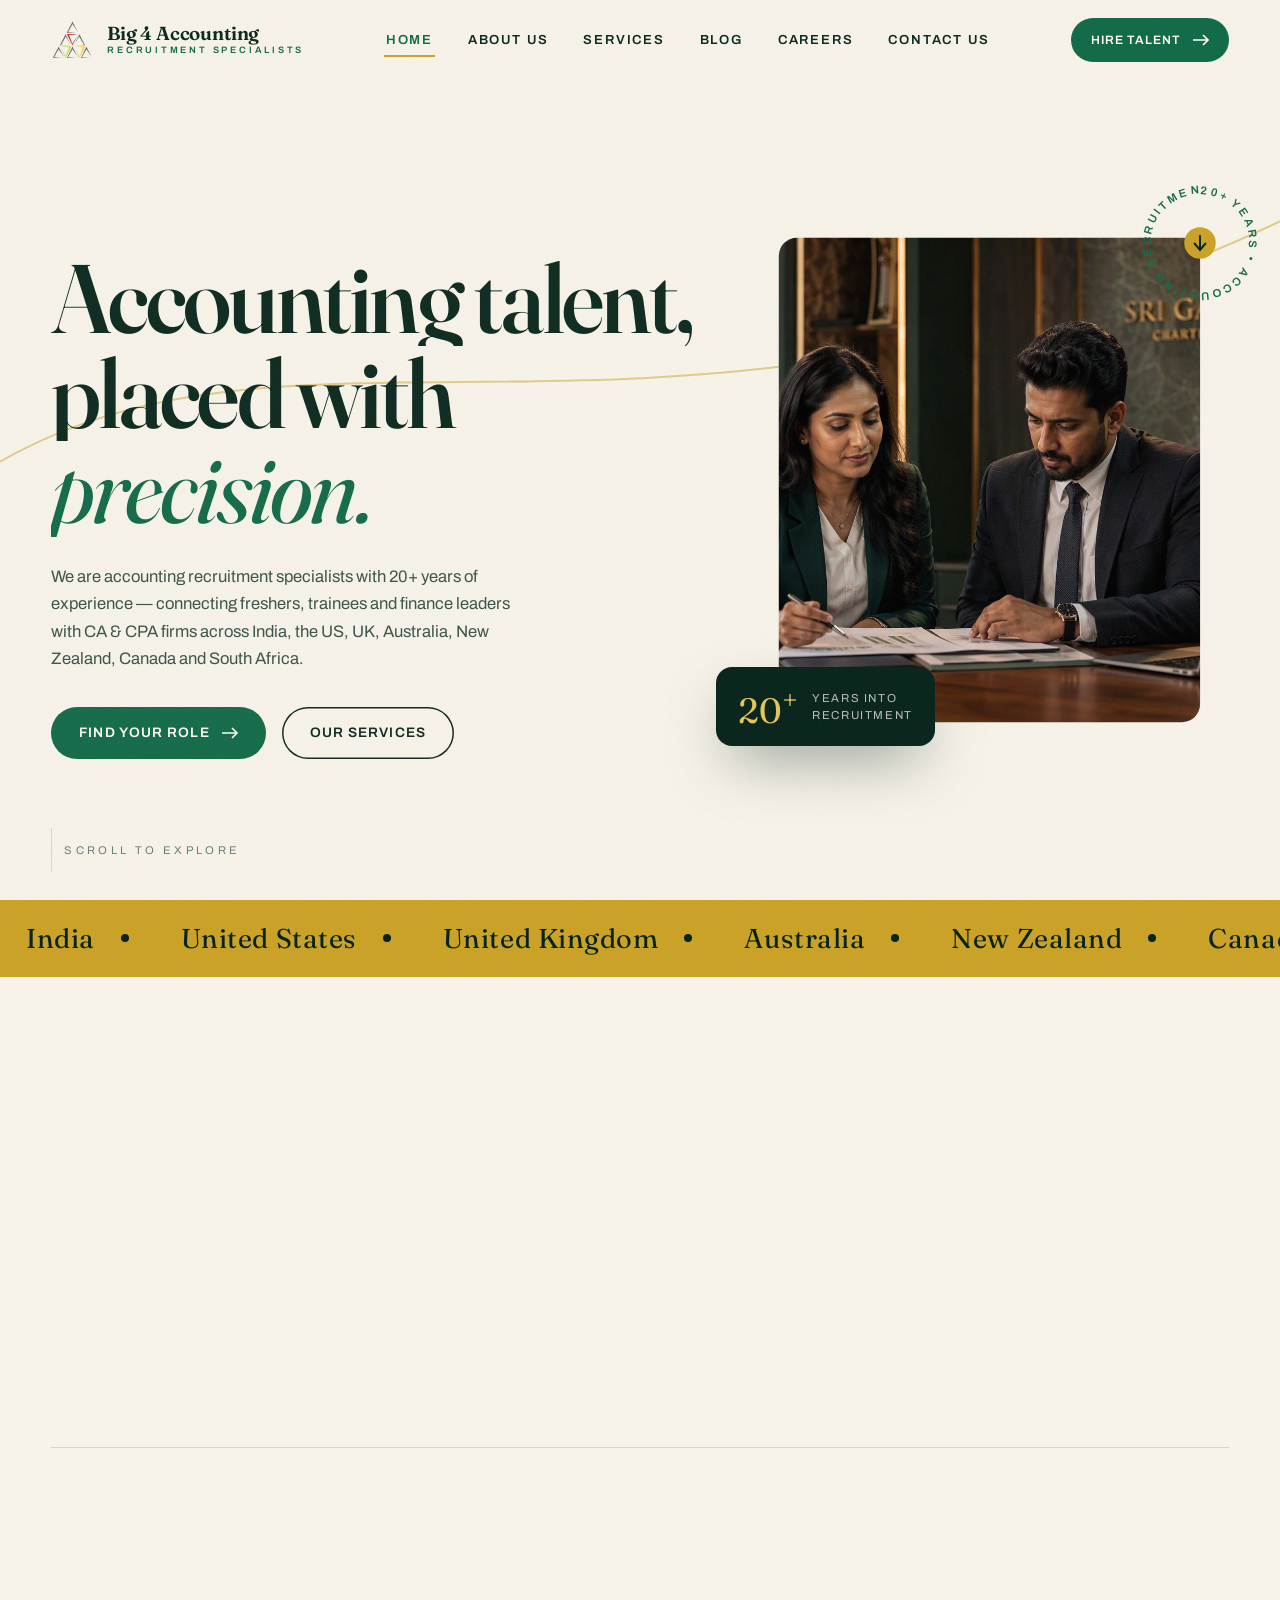
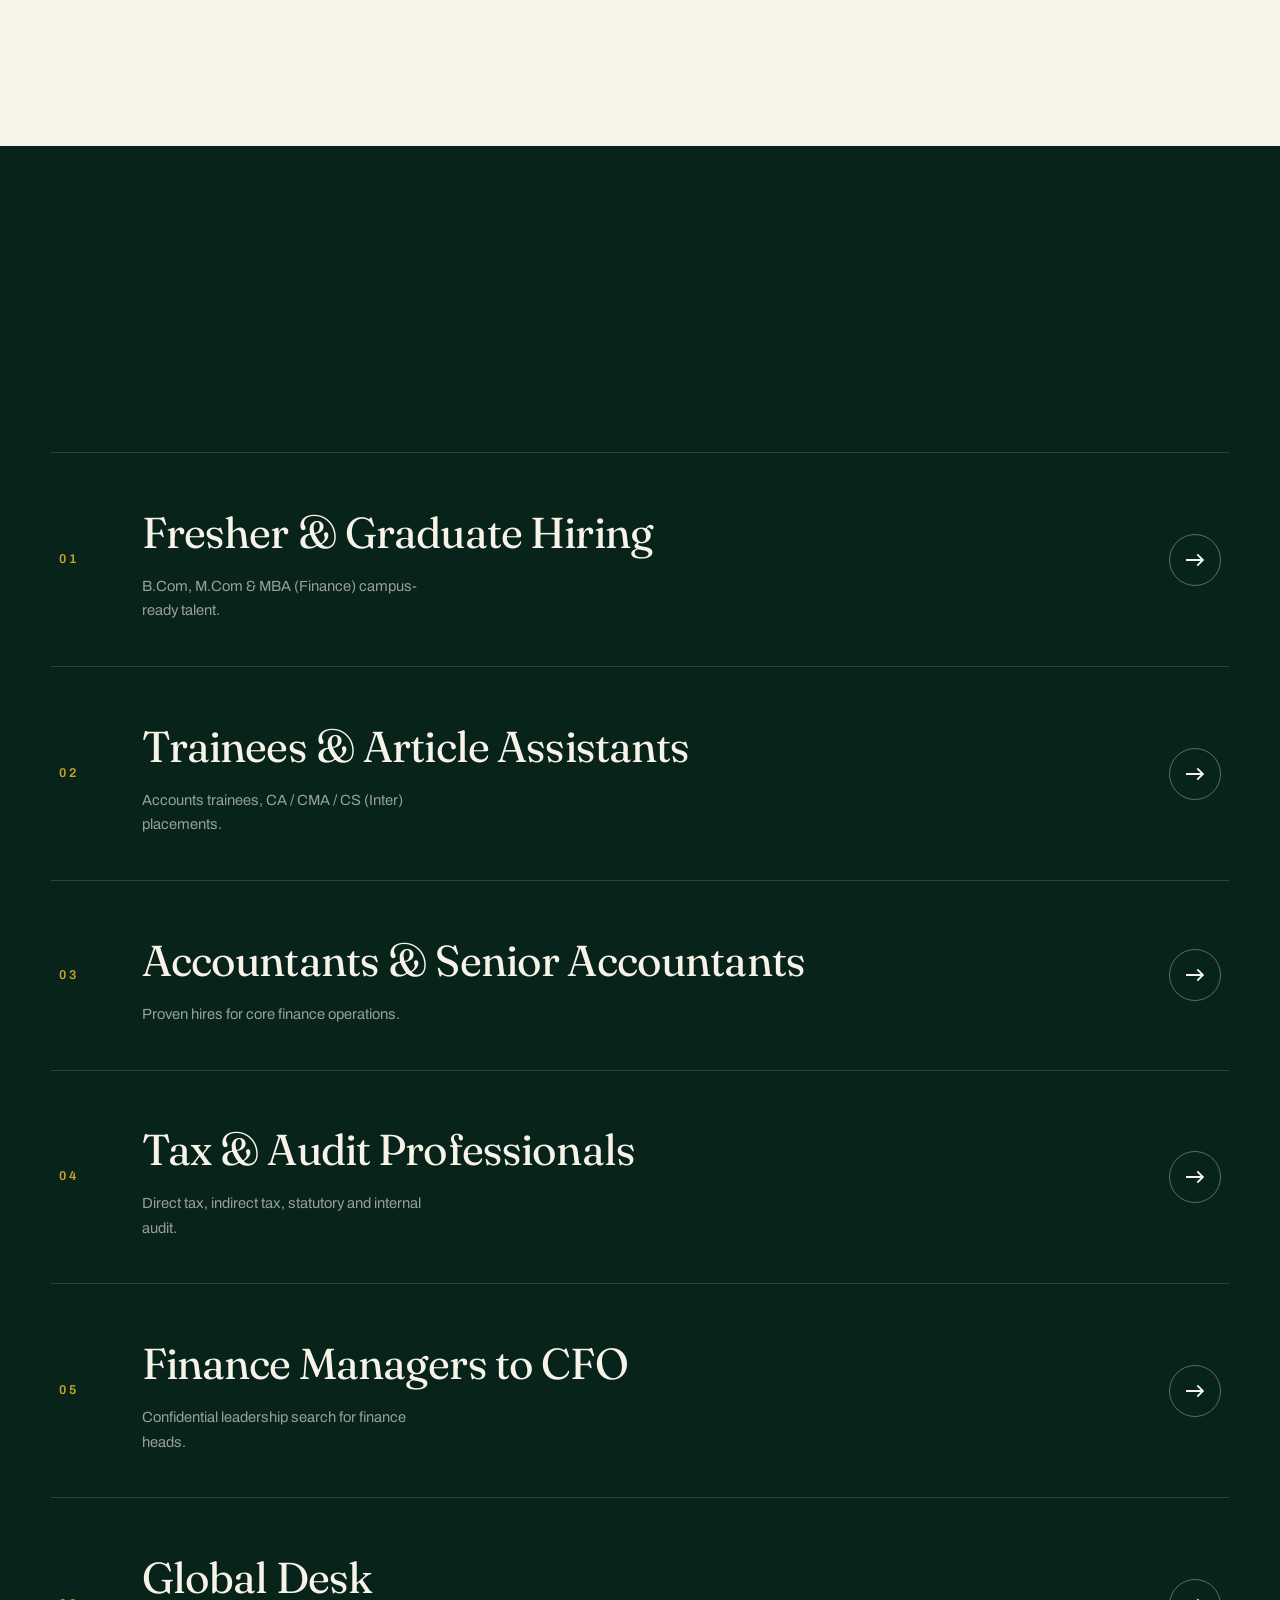
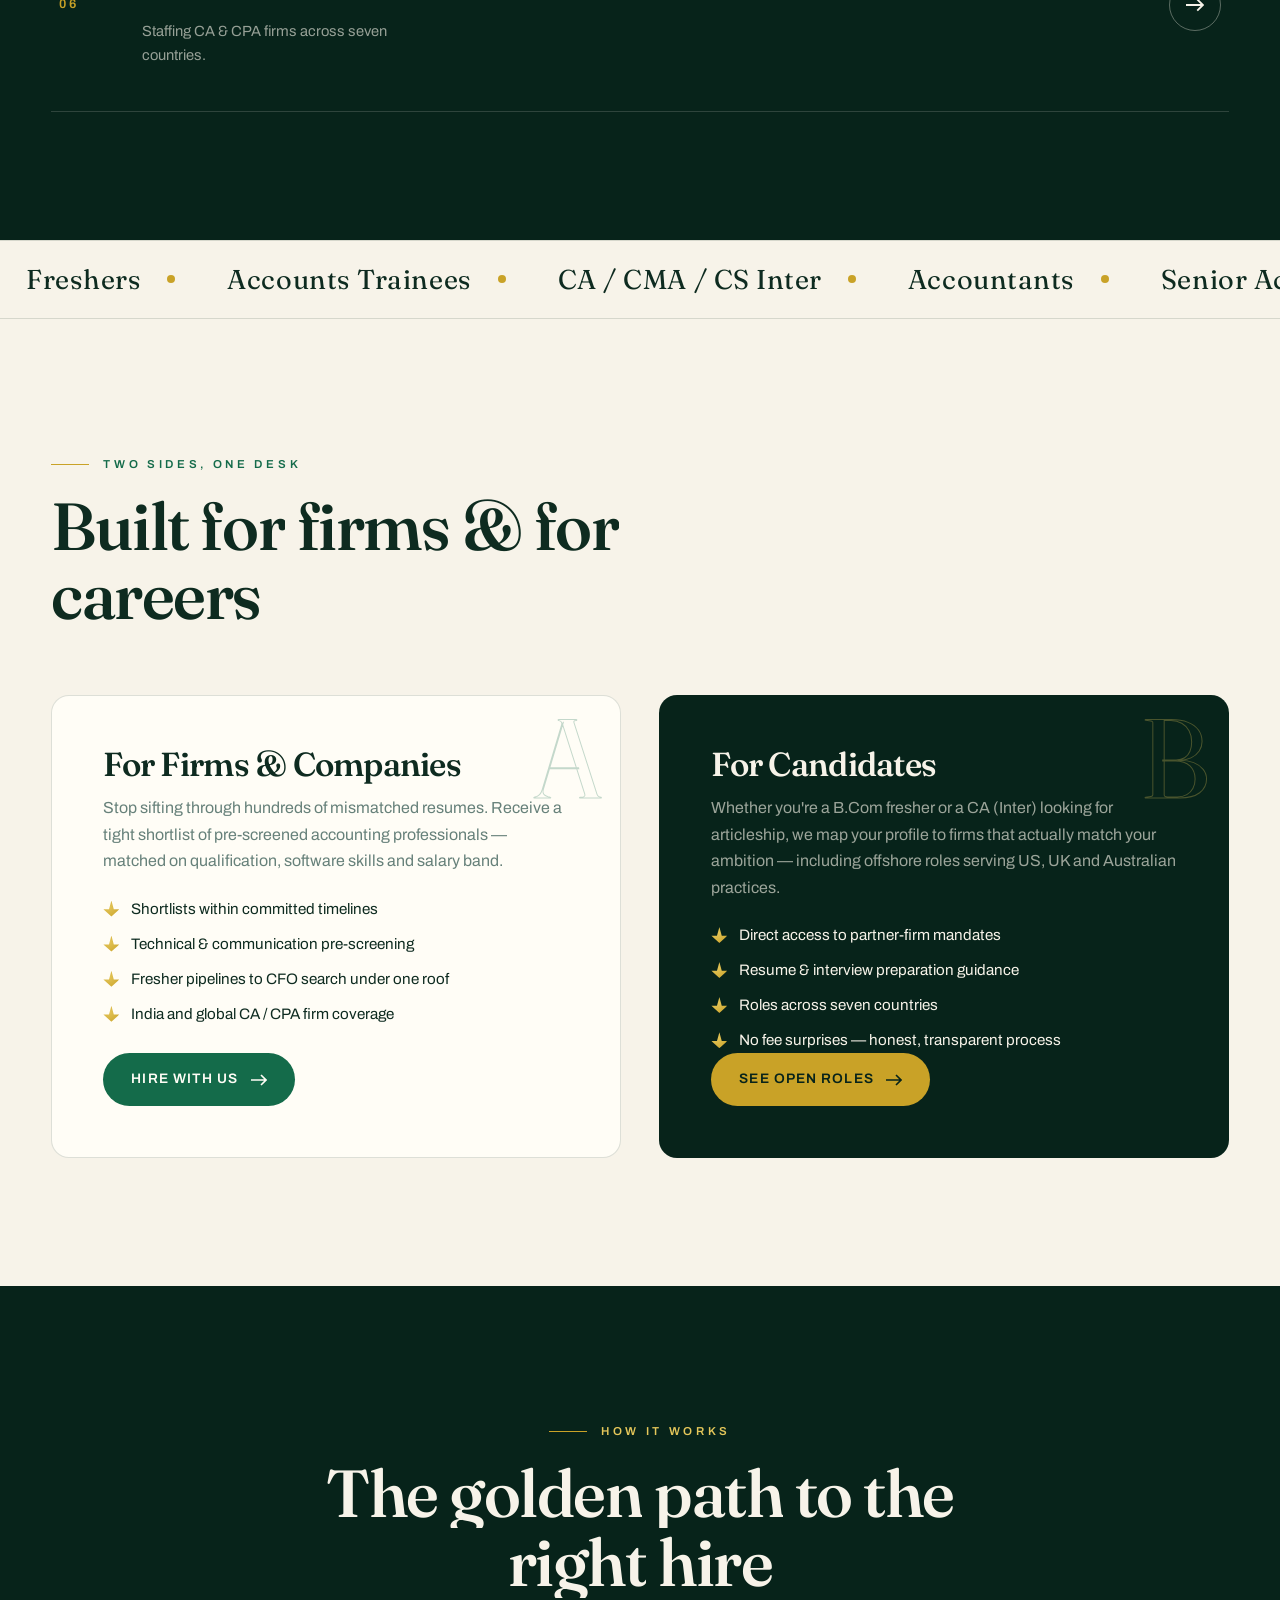
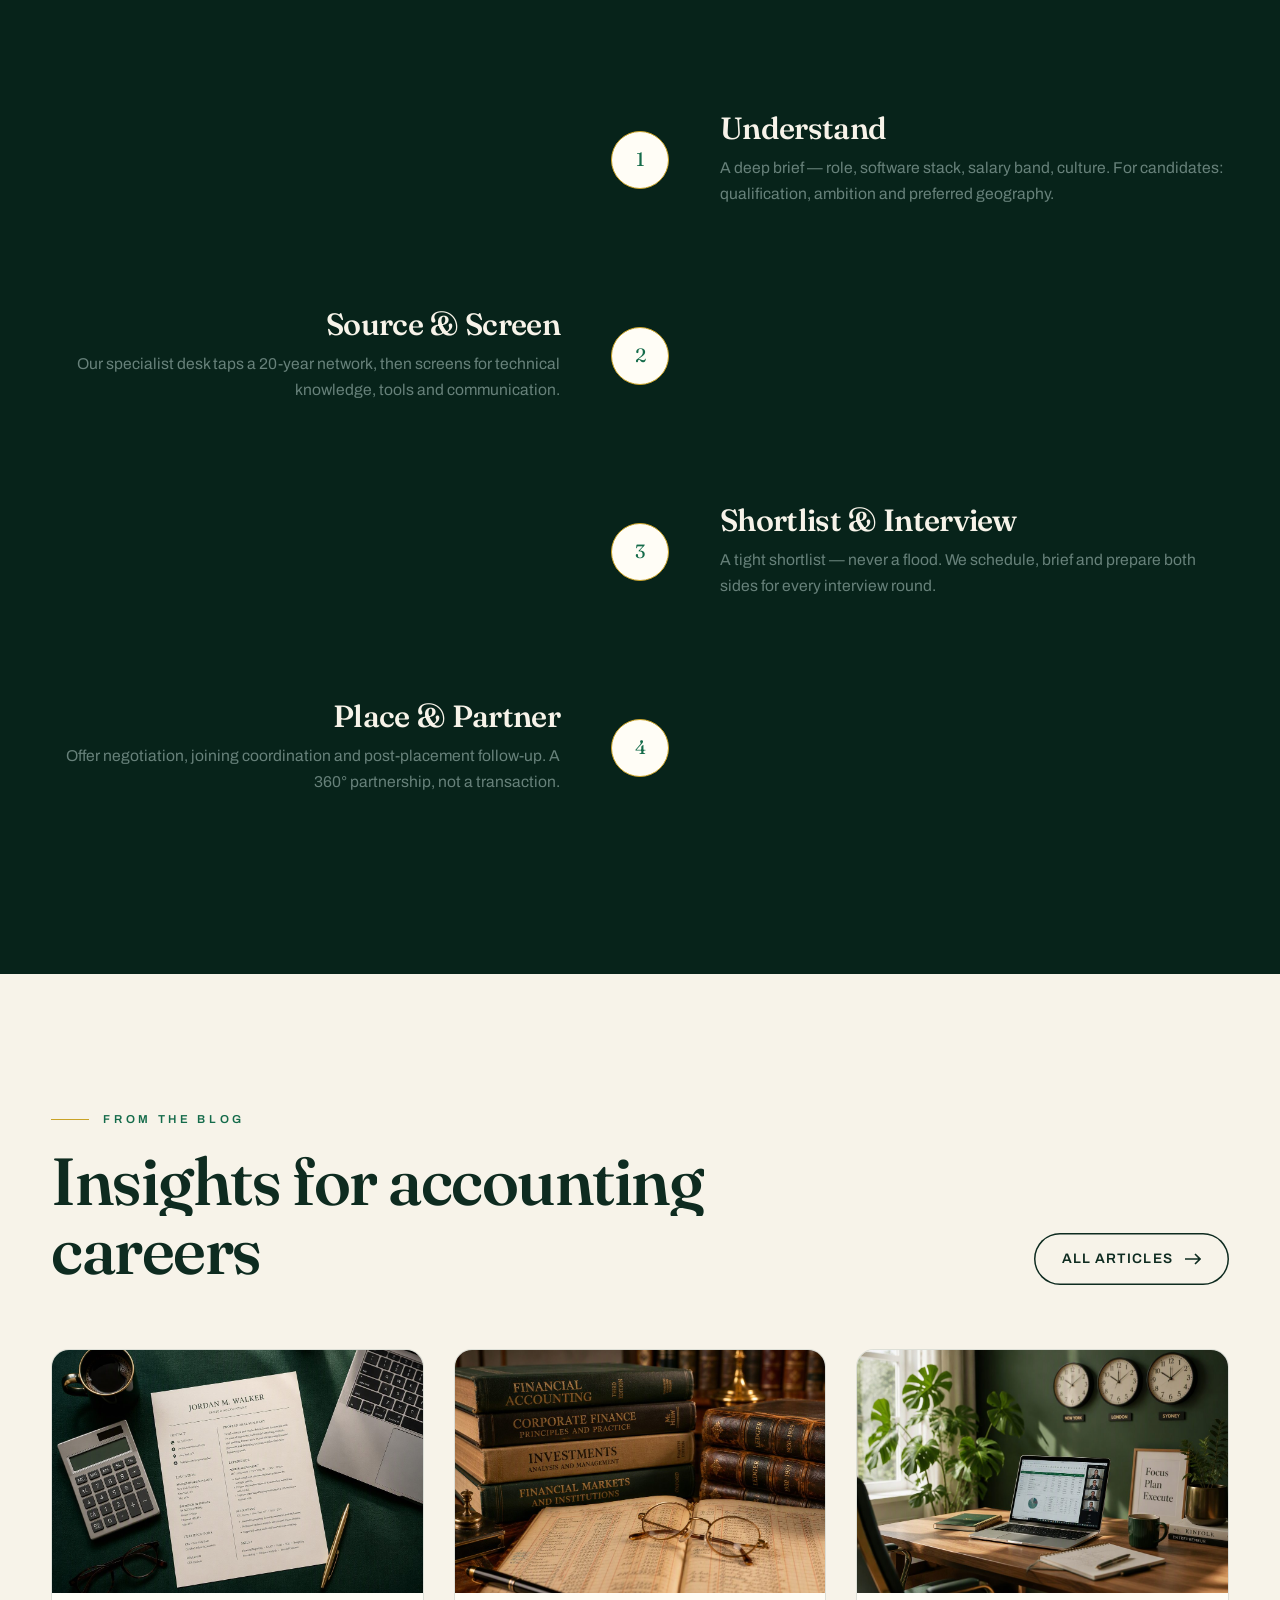
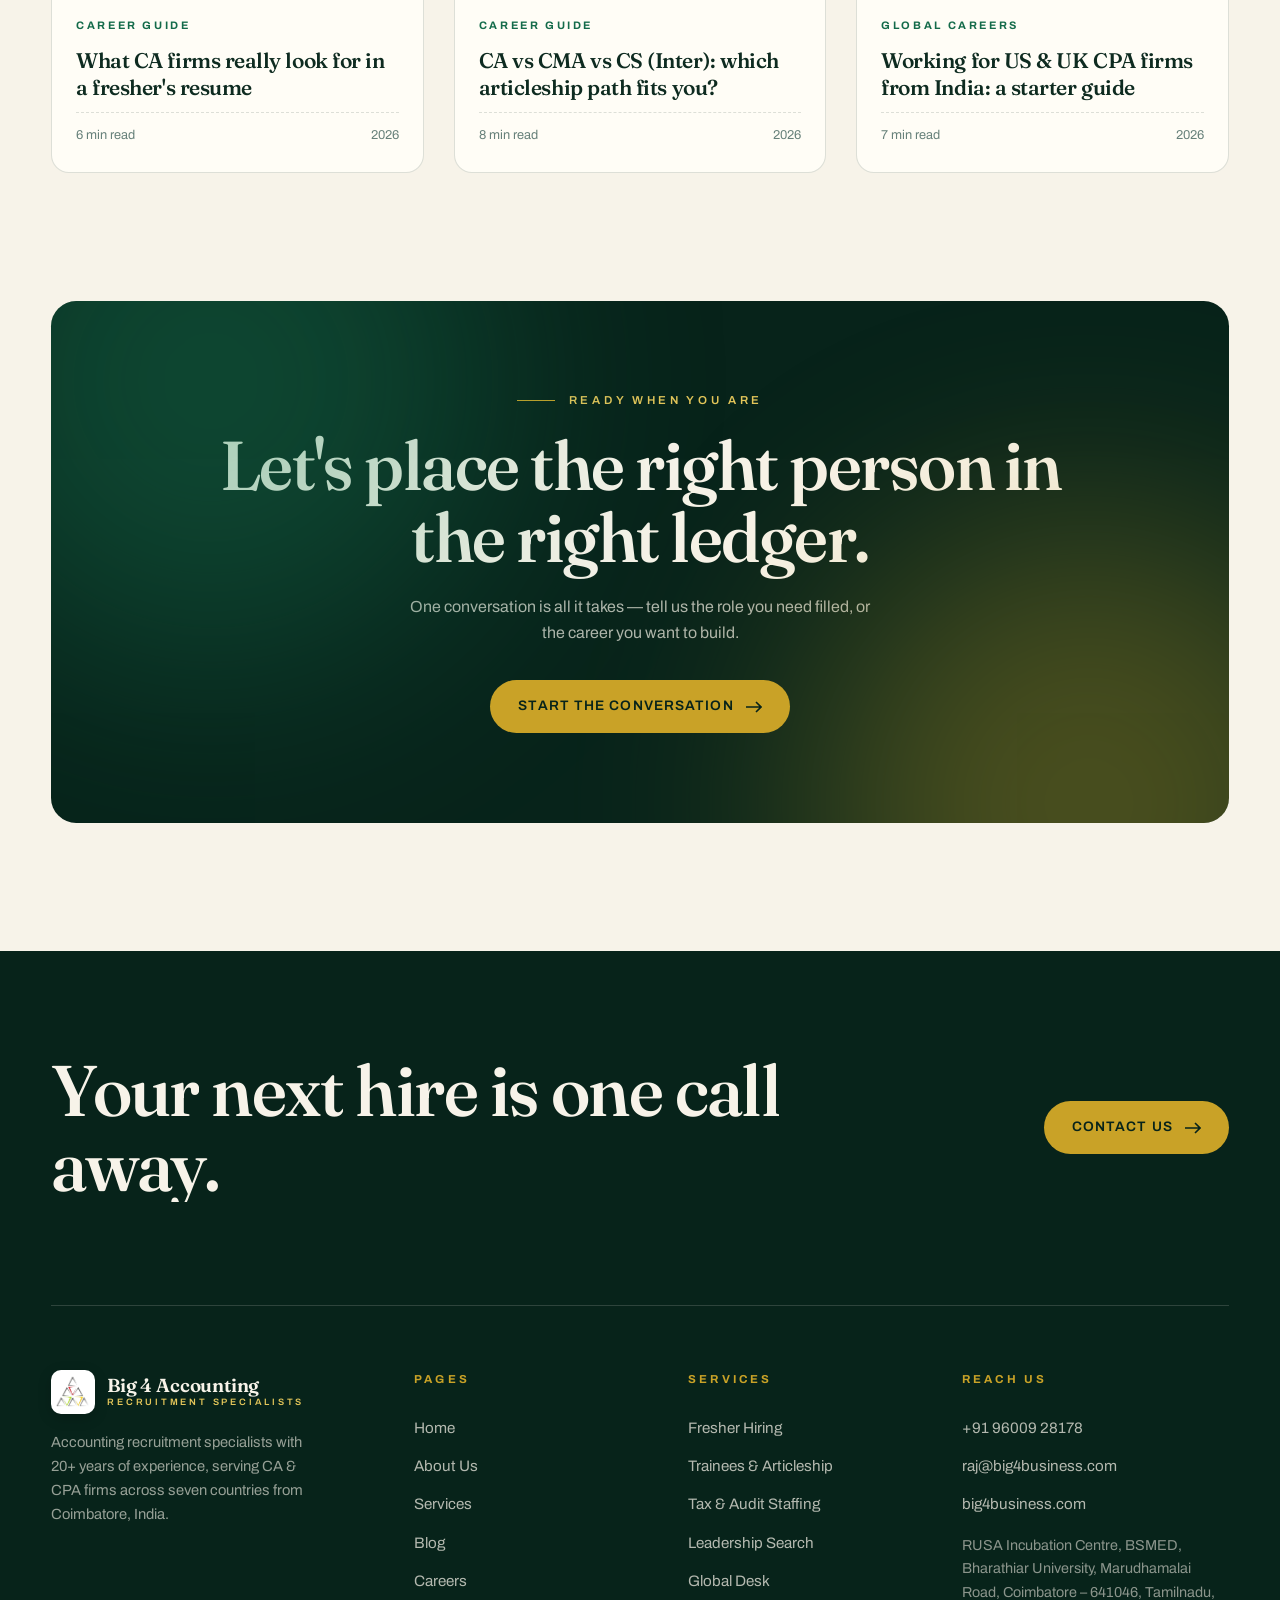
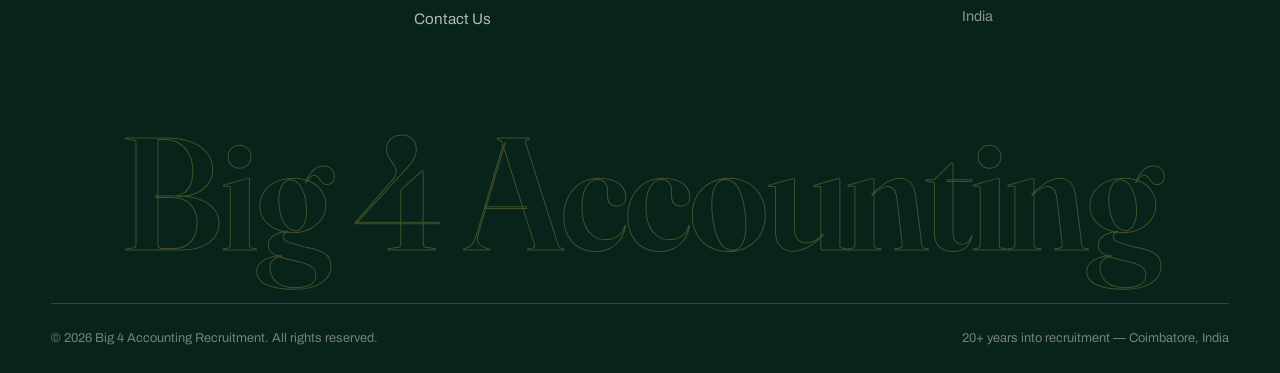
==== index.html @ dce141d5 "first commit" ====
<!DOCTYPE html>
<html lang="en">
<head>
<meta charset="UTF-8">
<meta name="viewport" content="width=device-width, initial-scale=1.0, viewport-fit=cover">
<title>Big 4 Accounting Recruitment — Accounting Recruitment Specialists, Coimbatore</title>
<meta name="description" content="Big 4 Accounting Recruitment — 20+ years of specialist accounting recruitment for CA & CPA firms across India, US, UK, Australia, New Zealand, Canada and South Africa.">
<link rel="icon" href="assets/favicon.png" type="image/png">
<link rel="apple-touch-icon" href="assets/favicon.png">
<link rel="preconnect" href="https://fonts.googleapis.com">
<link rel="preconnect" href="https://fonts.gstatic.com" crossorigin>
<link href="https://fonts.googleapis.com/css2?family=Fraunces:ital,opsz,wght@0,9..144,300..700;1,9..144,300..700&family=Archivo:wght@400;500;600;700&display=swap" rel="stylesheet">
<link rel="stylesheet" href="css/style.css">
</head>
<body data-page="home">

<!-- LOADER -->
<div class="loader" aria-hidden="true">
  <div class="loader__percent"><span>000%</span></div>
  <div class="loader__lines">
    <div class="loader__line"><span>Big 4</span></div>
    <div class="loader__line"><span>Accounting</span></div>
    <div class="loader__line"><span class="gold">Recruitment</span></div>
  </div>
  <div class="loader__tag"><span>Accounting Recruitment Specialists — Coimbatore, India</span></div>
  <div class="loader__bar"></div>
</div>

<div class="progress"></div>
<div class="wipe"><div class="wipe__mark">
  <img src="assets/favicon.png" alt="Big 4 Accounting Recruitment" class="wipe__logo" width="68" height="68">
</div></div>

<!-- HEADER -->
<header class="header">
  <a href="index.html" class="brand" aria-label="Big 4 Accounting Recruitment — home">
    <img src="assets/favicon.png" alt="Big 4 Accounting Recruitment Logo" class="brand__logo" width="44" height="44">
    <span class="brand__name">Big 4 Accounting<small>Recruitment Specialists</small></span>
  </a>
  <nav class="nav" aria-label="Primary">
    <a href="index.html" class="is-active">Home</a>
    <a href="about.html">About Us</a>
    <a href="services.html">Services</a>
    <a href="blog.html">Blog</a>
    <a href="career.html">Careers</a>
    <a href="contact.html">Contact Us</a>
  </nav>
  <div class="header__cta">
    <a href="contact.html" class="btn btn--sm">Hire Talent
      <svg class="arr" viewBox="0 0 16 12" fill="none" stroke="currentColor" stroke-width="1.6"><path d="M0 6h14M10 1l5 5-5 5"/></svg>
    </a>
    <button class="burger" aria-label="Open menu"><span></span><span></span><span></span></button>
  </div>
</header>

<!-- FULLSCREEN MENU -->
<div class="menu" aria-label="Menu">
  <a href="index.html"><em>01</em><span>Home</span></a>
  <a href="about.html"><em>02</em><span>About Us</span></a>
  <a href="services.html"><em>03</em><span>Services</span></a>
  <a href="blog.html"><em>04</em><span>Blog</span></a>
  <a href="career.html"><em>05</em><span>Careers</span></a>
  <a href="contact.html"><em>06</em><span>Contact Us</span></a>
  <div class="menu__foot">
    <span>raj@big4business.com</span><span>+91 96009 28178</span><span>Coimbatore, Tamilnadu, India</span>
  </div>
</div>

<main>

<!-- HERO -->
<section class="hero">
  <svg class="hero__ribbon" width="100%" height="420" viewBox="0 0 1440 420" fill="none" preserveAspectRatio="none" aria-hidden="true">
    <path id="ribbon-path" d="M-40 340 C 320 120, 760 380, 1480 60" stroke="#c9a227" stroke-width="2" opacity=".55"/>
  </svg>
  <div class="hero__grid">
    <div>
      <h1 class="hero__title h-display">
        <span class="row"><span>Accounting talent,</span></span>
        <span class="row"><span>placed with</span></span>
        <span class="row"><span><em class="serif-i">precision.</em></span></span>
      </h1>
      <p class="hero__lead">We are accounting recruitment specialists with 20+ years of experience — connecting freshers, trainees and finance leaders with CA &amp; CPA firms across India, the US, UK, Australia, New Zealand, Canada and South Africa.</p>
      <div class="hero__cta">
        <a href="career.html" class="btn">Find Your Role
          <svg class="arr" viewBox="0 0 16 12" fill="none" stroke="currentColor" stroke-width="1.6"><path d="M0 6h14M10 1l5 5-5 5"/></svg>
        </a>
        <a href="services.html" class="btn btn--ghost">Our Services</a>
      </div>
    </div>
    <div class="hero__media" data-reveal="right">
      <div class="hero__spin" aria-hidden="true">
        <svg viewBox="0 0 120 120">
          <defs><path id="circ" d="M60 10a50 50 0 1 1 0 100 50 50 0 1 1 0-100"/></defs>
          <text style="font:600 11.5px 'Archivo';letter-spacing:2.6px;fill:#146b4a"><textPath href="#circ">20+ YEARS • ACCOUNTING RECRUITMENT • BIG 4 •</textPath></text>
          <circle cx="60" cy="60" r="16" fill="#c9a227"/>
          <path d="M60 52v16M54 60l6 7 6-7" stroke="#07231a" stroke-width="2" fill="none"/>
        </svg>
      </div>
      <div class="frame img-reveal" data-parallax="0.06"><img src="assets/hero-main.jpg" alt="Accounting professionals reviewing financial documents in a modern office"></div>
      <div class="hero__badge" data-reveal>
        <span class="n">20<sup>+</sup></span>
        <span class="t">Years into<br>Recruitment</span>
      </div>
    </div>
  </div>
  <div class="hero__scrollcue"><i></i>Scroll to explore</div>
</section>

<!-- MARQUEE — COUNTRIES -->
<div class="marquee marquee--gold" aria-hidden="true">
  <div class="marquee__track">
    <span>India <i class="dot"></i></span><span>United States <i class="dot"></i></span><span>United Kingdom <i class="dot"></i></span><span>Australia <i class="dot"></i></span><span>New Zealand <i class="dot"></i></span><span>Canada <i class="dot"></i></span><span>South Africa <i class="dot"></i></span>
  </div>
</div>

<!-- INTRO / COMMITMENT -->
<section class="section">
  <div class="wrap">
    <div class="intro__grid">
      <div>
        <span class="eyebrow" data-reveal>Who we are</span>
        <h2 class="intro__big split" style="margin-top:22px">A specialist desk for accounting careers — from first articleship to the CFO's chair.</h2>
      </div>
      <div class="intro__aside">
        <p data-reveal style="text-align:justify;text-justify:inter-word">Based at the RUSA Incubation Centre, Bharathiar University, Coimbatore, we work as a 360-degree HR partner to accounting firms and finance teams. Every candidate is screened for technical depth, software fluency and professional etiquette before a profile ever reaches your desk.</p>
        <p data-reveal style="text-align:justify;text-justify:inter-word">For candidates, we open doors that job portals can't — direct mandates from partner firms hiring quietly, in India and across six other countries.</p>
        <a href="about.html" class="btn btn--ghost" data-reveal style="margin-top:8px">Our Story
          <svg class="arr" viewBox="0 0 16 12" fill="none" stroke="currentColor" stroke-width="1.6"><path d="M0 6h14M10 1l5 5-5 5"/></svg>
        </a>
      </div>
    </div>
    <div class="counts" data-stagger>
      <div class="count"><span class="n" data-count-to="20">0</span><sup>+</sup><div class="t">Years of Recruitment</div></div>
      <div class="count"><span class="n" data-count-to="7">0</span><div class="t">Countries Served</div></div>
      <div class="count"><span class="n" data-count-to="360">0</span><sup>°</sup><div class="t">HR Partnership</div></div>
      <div class="count"><span class="n" data-count-to="1">0</span><div class="t">Focus — Accounting</div></div>
    </div>
  </div>
</section>

<!-- SERVICES PREVIEW (dark) -->
<section class="section on-dark">
  <div class="wrap">
    <div class="section-head">
      <div>
        <span class="eyebrow" data-reveal>What we do</span>
        <h2 class="section-title split" style="margin-top:18px">Six desks, one obsession</h2>
      </div>
      <p class="section-note" data-reveal>Every mandate runs through a specialist desk — so a fresher's first job and a CFO search get the same rigour.</p>
    </div>
    <div class="svc-list" data-stagger>
      <a href="services.html" class="svc-row"><span class="idx">01</span><div><div class="nm">Fresher &amp; Graduate Hiring</div><div class="ds">B.Com, M.Com &amp; MBA (Finance) campus-ready talent.</div></div><span class="go"><svg width="18" height="14" viewBox="0 0 16 12" fill="none" stroke="#f7f3e9" stroke-width="1.6"><path d="M0 6h14M10 1l5 5-5 5"/></svg></span></a>
      <a href="services.html" class="svc-row"><span class="idx">02</span><div><div class="nm">Trainees &amp; Article Assistants</div><div class="ds">Accounts trainees, CA / CMA / CS (Inter) placements.</div></div><span class="go"><svg width="18" height="14" viewBox="0 0 16 12" fill="none" stroke="#f7f3e9" stroke-width="1.6"><path d="M0 6h14M10 1l5 5-5 5"/></svg></span></a>
      <a href="services.html" class="svc-row"><span class="idx">03</span><div><div class="nm">Accountants &amp; Senior Accountants</div><div class="ds">Proven hires for core finance operations.</div></div><span class="go"><svg width="18" height="14" viewBox="0 0 16 12" fill="none" stroke="#f7f3e9" stroke-width="1.6"><path d="M0 6h14M10 1l5 5-5 5"/></svg></span></a>
      <a href="services.html" class="svc-row"><span class="idx">04</span><div><div class="nm">Tax &amp; Audit Professionals</div><div class="ds">Direct tax, indirect tax, statutory and internal audit.</div></div><span class="go"><svg width="18" height="14" viewBox="0 0 16 12" fill="none" stroke="#f7f3e9" stroke-width="1.6"><path d="M0 6h14M10 1l5 5-5 5"/></svg></span></a>
      <a href="services.html" class="svc-row"><span class="idx">05</span><div><div class="nm">Finance Managers to CFO</div><div class="ds">Confidential leadership search for finance heads.</div></div><span class="go"><svg width="18" height="14" viewBox="0 0 16 12" fill="none" stroke="#f7f3e9" stroke-width="1.6"><path d="M0 6h14M10 1l5 5-5 5"/></svg></span></a>
      <a href="services.html" class="svc-row"><span class="idx">06</span><div><div class="nm">Global Desk</div><div class="ds">Staffing CA &amp; CPA firms across seven countries.</div></div><span class="go"><svg width="18" height="14" viewBox="0 0 16 12" fill="none" stroke="#f7f3e9" stroke-width="1.6"><path d="M0 6h14M10 1l5 5-5 5"/></svg></span></a>
    </div>
  </div>
</section>

<!-- MARQUEE — ROLES -->
<div class="marquee marquee--rev" aria-hidden="true">
  <div class="marquee__track">
    <span>Freshers <i class="dot"></i></span><span>Accounts Trainees <i class="dot"></i></span><span>CA / CMA / CS Inter <i class="dot"></i></span><span>Accountants <i class="dot"></i></span><span>Senior Accountants <i class="dot"></i></span><span>Tax Professionals <i class="dot"></i></span><span>Auditors <i class="dot"></i></span><span>Finance Managers <i class="dot"></i></span><span>CFO &amp; Finance Leaders <i class="dot"></i></span>
  </div>
</div>

<!-- AUDIENCES -->
<section class="section">
  <div class="wrap">
    <div class="section-head">
      <div>
        <span class="eyebrow" data-reveal>Two sides, one desk</span>
        <h2 class="section-title split" style="margin-top:18px">Built for firms &amp; for careers</h2>
      </div>
    </div>
    <div class="aud" data-stagger>
      <div class="aud__card">
        <span class="aud__num" aria-hidden="true">A</span>
        <h3>For Firms &amp; Companies</h3>
        <p>Stop sifting through hundreds of mismatched resumes. Receive a tight shortlist of pre-screened accounting professionals — matched on qualification, software skills and salary band.</p>
        <ul>
          <li>Shortlists within committed timelines</li>
          <li>Technical &amp; communication pre-screening</li>
          <li>Fresher pipelines to CFO search under one roof</li>
          <li>India and global CA / CPA firm coverage</li>
        </ul>
        <a href="contact.html" class="btn">Hire With Us
          <svg class="arr" viewBox="0 0 16 12" fill="none" stroke="currentColor" stroke-width="1.6"><path d="M0 6h14M10 1l5 5-5 5"/></svg>
        </a>
      </div>
      <div class="aud__card aud__card--dark on-dark">
        <span class="aud__num" aria-hidden="true">B</span>
        <h3>For Candidates</h3>
        <p>Whether you're a B.Com fresher or a CA (Inter) looking for articleship, we map your profile to firms that actually match your ambition — including offshore roles serving US, UK and Australian practices.</p>
        <ul>
          <li>Direct access to partner-firm mandates</li>
          <li>Resume &amp; interview preparation guidance</li>
          <li>Roles across seven countries</li>
          <li>No fee surprises — honest, transparent process</li>
        </ul>
        <a href="career.html" class="btn btn--gold">See Open Roles
          <svg class="arr" viewBox="0 0 16 12" fill="none" stroke="currentColor" stroke-width="1.6"><path d="M0 6h14M10 1l5 5-5 5"/></svg>
        </a>
      </div>
    </div>
  </div>
</section>

<!-- PROCESS — scroll-drawn timeline -->
<section class="section on-dark process" data-drawpath>
  <svg class="process__svg" viewBox="0 0 120 1200" preserveAspectRatio="none" aria-hidden="true">
    <path d="M60 0 C 110 150, 10 300, 60 450 C 110 600, 10 750, 60 900 C 110 1050, 30 1120, 60 1200"/>
  </svg>
  <div class="wrap" style="position:relative;z-index:2">
    <div class="section-head" style="justify-content:center;text-align:center">
      <div>
        <span class="eyebrow" data-reveal style="justify-content:center">How it works</span>
        <h2 class="section-title split" style="margin:18px auto 0">The golden path to the right hire</h2>
      </div>
    </div>
    <div class="step" data-reveal>
      <div class="step__body"><h3>Understand</h3><p>A deep brief — role, software stack, salary band, culture. For candidates: qualification, ambition and preferred geography.</p></div>
      <span class="step__dot">1</span>
    </div>
    <div class="step" data-reveal>
      <div class="step__body"><h3>Source &amp; Screen</h3><p>Our specialist desk taps a 20-year network, then screens for technical knowledge, tools and communication.</p></div>
      <span class="step__dot">2</span>
    </div>
    <div class="step" data-reveal>
      <div class="step__body"><h3>Shortlist &amp; Interview</h3><p>A tight shortlist — never a flood. We schedule, brief and prepare both sides for every interview round.</p></div>
      <span class="step__dot">3</span>
    </div>
    <div class="step" data-reveal>
      <div class="step__body"><h3>Place &amp; Partner</h3><p>Offer negotiation, joining coordination and post-placement follow-up. A 360° partnership, not a transaction.</p></div>
      <span class="step__dot">4</span>
    </div>
  </div>
</section>

<!-- INSIGHTS PREVIEW -->
<section class="section">
  <div class="wrap">
    <div class="section-head">
      <div>
        <span class="eyebrow" data-reveal>From the blog</span>
        <h2 class="section-title split" style="margin-top:18px">Insights for accounting careers</h2>
      </div>
      <a href="blog.html" class="btn btn--ghost" data-reveal>All Articles
        <svg class="arr" viewBox="0 0 16 12" fill="none" stroke="currentColor" stroke-width="1.6"><path d="M0 6h14M10 1l5 5-5 5"/></svg>
      </a>
    </div>
    <div class="blog-grid" data-stagger>
      <a href="blog.html" class="post-link"><article class="post">
        <div class="post__img"><img src="assets/blog-resume.jpg" alt="Resume, calculator and coffee on a desk"></div>
        <div class="post__body">
          <span class="post__cat">Career Guide</span>
          <h3 class="post__title">What CA firms really look for in a fresher's resume</h3>
          <div class="post__meta"><span>6 min read</span><span>2026</span></div>
        </div>
      </article></a>
      <a href="blog.html" class="post-link"><article class="post">
        <div class="post__img"><img src="assets/blog-career.jpg" alt="Accounting textbooks and ledger with reading glasses"></div>
        <div class="post__body">
          <span class="post__cat">Career Guide</span>
          <h3 class="post__title">CA vs CMA vs CS (Inter): which articleship path fits you?</h3>
          <div class="post__meta"><span>8 min read</span><span>2026</span></div>
        </div>
      </article></a>
      <a href="blog.html" class="post-link"><article class="post">
        <div class="post__img"><img src="assets/blog-remote.jpg" alt="Home office with laptop and world-time clocks"></div>
        <div class="post__body">
          <span class="post__cat">Global Careers</span>
          <h3 class="post__title">Working for US &amp; UK CPA firms from India: a starter guide</h3>
          <div class="post__meta"><span>7 min read</span><span>2026</span></div>
        </div>
      </article></a>
    </div>
  </div>
</section>

<!-- CTA BAND -->
<section class="section" style="padding-top:0">
  <div class="wrap">
    <div class="cta-band on-dark" data-reveal="zoom">
      <span class="glow glow--a"></span><span class="glow glow--b"></span>
      <span class="eyebrow" style="justify-content:center;display:flex">Ready when you are</span>
      <h2 style="margin-top:20px">Let's place the right person in the right ledger.</h2>
      <p>One conversation is all it takes — tell us the role you need filled, or the career you want to build.</p>
      <a href="contact.html" class="btn btn--gold">Start the Conversation
        <svg class="arr" viewBox="0 0 16 12" fill="none" stroke="currentColor" stroke-width="1.6"><path d="M0 6h14M10 1l5 5-5 5"/></svg>
      </a>
    </div>
  </div>
</section>

</main>

<!-- FOOTER -->
<footer class="footer">
  <div class="wrap">
    <div class="footer__cta">
      <h2 class="split">Your next hire is one call away.</h2>
      <a href="contact.html" class="btn btn--gold">Contact Us
        <svg class="arr" viewBox="0 0 16 12" fill="none" stroke="currentColor" stroke-width="1.6"><path d="M0 6h14M10 1l5 5-5 5"/></svg>
      </a>
    </div>
    <div class="footer__grid">
      <div class="footer__brand">
        <a href="index.html" class="brand">
          <img src="assets/favicon.png" alt="Big 4 Accounting Recruitment Logo" class="brand__logo" width="44" height="44">
          <span class="brand__name" style="color:var(--paper)">Big 4 Accounting<small style="color:var(--gold-soft)">Recruitment Specialists</small></span>
        </a>
        <p>Accounting recruitment specialists with 20+ years of experience, serving CA &amp; CPA firms across seven countries from Coimbatore, India.</p>
      </div>
      <div>
        <h4>Pages</h4>
        <ul><li><a href="index.html">Home</a></li><li><a href="about.html">About Us</a></li><li><a href="services.html">Services</a></li><li><a href="blog.html">Blog</a></li><li><a href="career.html">Careers</a></li><li><a href="contact.html">Contact Us</a></li></ul>
      </div>
      <div>
        <h4>Services</h4>
        <ul><li><a href="services.html">Fresher Hiring</a></li><li><a href="services.html">Trainees &amp; Articleship</a></li><li><a href="services.html">Tax &amp; Audit Staffing</a></li><li><a href="services.html">Leadership Search</a></li><li><a href="services.html">Global Desk</a></li></ul>
      </div>
      <div>
        <h4>Reach Us</h4>
        <ul>
          <li><a href="tel:+919600928178">+91 96009 28178</a></li>
          <li><a href="mailto:raj@big4business.com">raj@big4business.com</a></li>
          <li><a href="https://big4business.com/" target="_blank" rel="noopener">big4business.com</a></li>
          <li style="color:rgba(247,243,233,.55);font-size:.9rem;padding-top:10px">RUSA Incubation Centre, BSMED, Bharathiar University, Marudhamalai Road, Coimbatore – 641046, Tamilnadu, India</li>
        </ul>
      </div>
    </div>
    <div class="footer__word" aria-hidden="true">Big 4 Accounting</div>
    <div class="footer__bottom">
      <span>© <span id="year">2026</span> Big 4 Accounting Recruitment. All rights reserved.</span>
      <span>20+ years into recruitment — Coimbatore, India</span>
    </div>
  </div>
</footer>

<button class="to-top" aria-label="Back to top">
  <svg width="16" height="16" viewBox="0 0 16 16" fill="none" stroke="currentColor" stroke-width="1.8"><path d="M8 14V2M3 7l5-5 5 5"/></svg>
</button>

<script src="js/vendor/jquery.min.js"></script>
<script src="js/vendor/vivus.min.js"></script>
<script src="js/main.js"></script>
</body>
</html>
---- css/style.css ----
/* ============================================================
   BIG 4 ACCOUNTING RECRUITMENT — Emerald & Gold Edition
   Design system: editorial serif display + grotesque UI,
   choreographed loader, scroll-drawn lines, marquee bands,
   masked reveals, parallax, magnetic buttons, custom cursor.
   ============================================================ */

:root{
  --ink:#0e2b20;            /* deep forest ink — primary text */
  --ink-soft:#3c5549;
  --muted:#67817a;          /* gray-green secondary text */
  --pine:#07231a;           /* near-black green — dark sections */
  --pine-2:#0b3527;         /* raised dark surface */
  --emerald:#146b4a;        /* brand green */
  --emerald-bright:#1d8a5f;
  --gold:#c9a227;           /* premium gold accent */
  --gold-soft:#e4c65a;
  --paper:#f7f3e9;          /* ivory ground */
  --paper-2:#efe8d6;        /* deeper ivory */
  --white:#fffdf6;
  --line:rgba(14,43,32,.14);
  --line-dark:rgba(247,243,233,.16);
  --ease-sig:cubic-bezier(.83,.01,.29,1);
  --ease-out:cubic-bezier(.075,.82,.165,1);
  --ease-io:cubic-bezier(.77,0,.175,1);
  --font-display:"Fraunces",Georgia,serif;
  --font-body:"Archivo","Helvetica Neue",Arial,sans-serif;
  --gutter:clamp(20px,4vw,64px);
  --radius:18px;
}

*,*::before,*::after{box-sizing:border-box;margin:0;padding:0}
html{scroll-behavior:smooth}
html,body{overscroll-behavior-y:none}
[id]{scroll-margin-top:90px}
body{
  font-family:var(--font-body);
  background:var(--paper);
  color:var(--ink);
  font-size:16px;
  line-height:1.65;
  -webkit-font-smoothing:antialiased;
  overflow-x:hidden;
}
body.is-locked{overflow:hidden}
img{display:block;max-width:100%}
a{color:inherit;text-decoration:none}
ul{list-style:none}
button{font:inherit;color:inherit;background:none;border:0;cursor:pointer}
::selection{background:var(--gold);color:var(--pine)}
::-webkit-scrollbar{width:9px}
::-webkit-scrollbar-track{background:var(--paper-2)}
::-webkit-scrollbar-thumb{background:var(--emerald);border-radius:8px}
:focus-visible{outline:2px solid var(--gold);outline-offset:3px;border-radius:4px}

/* ---------- typography ---------- */
.h-display{
  font-family:var(--font-display);
  font-weight:560;
  font-variation-settings:"opsz" 144;
  letter-spacing:-.028em;
  line-height:.98;
}
h1,h2,h3{font-family:var(--font-display);font-weight:560;letter-spacing:-.022em;line-height:1.04}
p{max-width:62ch}
.eyebrow{
  font-size:.72rem;font-weight:600;letter-spacing:.32em;text-transform:uppercase;
  color:var(--emerald);display:inline-flex;align-items:center;gap:14px;
}
.eyebrow::before{content:"";width:38px;height:1px;background:var(--gold)}
.on-dark .eyebrow{color:var(--gold-soft)}
.serif-i{font-style:italic;font-weight:420;color:var(--emerald)}
.on-dark .serif-i{color:var(--gold-soft)}

/* ---------- layout helpers ---------- */
.wrap{width:min(1240px,100% - 2*var(--gutter));margin-inline:auto}
.wrap-wide{width:min(1480px,100% - 2*var(--gutter));margin-inline:auto}
.section{padding-block:clamp(84px,10vw,150px)}
.section-head{display:flex;flex-wrap:wrap;align-items:flex-end;justify-content:space-between;gap:24px;margin-bottom:clamp(40px,5vw,72px)}
.section-title{font-size:clamp(2.2rem,5.2vw,4.3rem);max-width:16ch}
.section-note{max-width:34ch;color:var(--muted);font-size:.98rem}
.on-dark{background:var(--pine);color:var(--paper)}
.on-dark .section-note{color:rgba(247,243,233,.62)}

/* ---------- grain / paper texture ---------- */
body::after{
  content:"";position:fixed;inset:0;z-index:2000;pointer-events:none;opacity:.05;
  background-image:url("data:image/svg+xml,%3Csvg xmlns='http://www.w3.org/2000/svg' width='140' height='140'%3E%3Cfilter id='n'%3E%3CfeTurbulence type='fractalNoise' baseFrequency='.9' numOctaves='2'/%3E%3C/filter%3E%3Crect width='140' height='140' filter='url(%23n)'/%3E%3C/svg%3E");
}

/* ============================================================
   LOADER — masked line reveals + percentage + curtain exit
   ============================================================ */
.loader{
  position:fixed;inset:0;z-index:3000;background:var(--pine);color:var(--paper);
  display:flex;flex-direction:column;justify-content:center;padding-left:var(--gutter);
  transition:transform .9s var(--ease-sig);
}
.loader.is-done{transform:translateY(-101%)}
.loader__percent{
  position:absolute;top:3.2vw;right:3.4vw;font-size:clamp(.9rem,1.2vw,1.1rem);
  letter-spacing:.24em;color:var(--gold);font-weight:600;font-variant-numeric:tabular-nums;
  overflow:hidden;
}
.loader__percent span{display:inline-block;transform:translateY(120%);transition:transform 1.2s var(--ease-sig)}
.loader.is-boot .loader__percent span{transform:translateY(0)}
.loader__lines{display:flex;flex-direction:column;gap:.4vw}
.loader__line{overflow:hidden;height:clamp(3.2rem,11vw,9.5rem)}
.loader__line span{
  display:block;font-family:var(--font-display);font-weight:560;letter-spacing:-.02em;
  font-size:clamp(3.4rem,10.5vw,9rem);line-height:1;
  transform:translateY(115%);transition:transform 1.5s var(--ease-sig);
}
.loader.is-boot .loader__line:nth-child(1) span{transition-delay:.15s}
.loader.is-boot .loader__line:nth-child(2) span{transition-delay:.28s}
.loader.is-boot .loader__line:nth-child(3) span{transition-delay:.41s}
.loader.is-boot .loader__line span{transform:translateY(0)}
.loader__line .gold{color:var(--gold);font-style:italic;font-weight:420}
.loader__tag{
  margin-top:2.2vw;overflow:hidden;
}
.loader__tag span{
  display:inline-block;font-size:.78rem;letter-spacing:.34em;text-transform:uppercase;color:rgba(247,243,233,.55);
  transform:translateY(140%);transition:transform 1.3s var(--ease-sig) .6s;
}
.loader.is-boot .loader__tag span{transform:translateY(0)}
.loader__bar{position:absolute;left:0;bottom:0;height:3px;width:0;background:var(--gold)}

/* ============================================================
   PAGE TRANSITION WIPE
   ============================================================ */
.wipe{
  position:fixed;inset:0;z-index:2900;background:var(--emerald);
  transform:scaleY(0);transform-origin:bottom;pointer-events:none;
  transition:transform .55s var(--ease-io);
}
.wipe.is-in{transform:scaleY(1)}
.wipe.is-out{transform-origin:top;transform:scaleY(0)}
.wipe__mark{position:absolute;inset:0;display:grid;place-items:center;opacity:0;transition:opacity .2s}
.wipe.is-in .wipe__mark{opacity:1}
.wipe__mark svg{width:74px;height:66px}
.wipe__mark .wipe__logo{
  width:68px;
  height:68px;
  object-fit:contain;
  background:#ffffff;
  border-radius:12px;
  padding:6px;
  box-shadow:0 10px 28px rgba(0,0,0,.25);
}

/* ============================================================
   CUSTOM CURSOR
   ============================================================ */
.cursor-dot,.cursor-ring{
  position:fixed;top:0;left:0;z-index:2800;pointer-events:none;border-radius:50%;
  mix-blend-mode:difference;will-change:transform;
}
.cursor-dot{width:8px;height:8px;background:#e4c65a}
.cursor-ring{width:38px;height:38px;border:1.5px solid #e4c65a;transition:width .25s,height .25s,background .25s;transform:translate(-50%,-50%)}
.cursor-ring.is-hover{width:64px;height:64px;background:rgba(228,198,90,.16)}
@media (hover:none),(pointer:coarse){.cursor-dot,.cursor-ring{display:none}}

/* ============================================================
   SCROLL PROGRESS
   ============================================================ */
.progress{position:fixed;top:0;left:0;height:3px;width:0;background:var(--gold);z-index:2700}

/* ============================================================
   HEADER
   ============================================================ */
.header{
  position:fixed;top:0;left:0;right:0;z-index:2602;
  display:flex;align-items:center;justify-content:space-between;
  padding:18px var(--gutter);
  transition:background .35s,box-shadow .35s,padding .35s;
}
body.is-locked .header{background:transparent;box-shadow:none;backdrop-filter:none}
body.is-locked .brand__name{color:var(--paper)}
body.is-locked .brand__name small{color:var(--gold-soft)}
.header.is-scrolled{
  background:rgba(247,243,233,.9);backdrop-filter:blur(14px);
  box-shadow:0 1px 0 var(--line);padding-block:12px;
}
.header.in{animation:header_in .4s var(--ease-out) both}
.header.out{animation:header_out .2s var(--ease-out) both}
@keyframes header_in{0%{transform:translateY(-100%)}100%{transform:translateY(0)}}
@keyframes header_out{0%{transform:translateY(0)}100%{transform:translateY(-100%)}}
.brand{display:flex;align-items:center;gap:12px}
.brand svg{width:44px;height:40px;flex:none}
.brand__logo{
  width:44px;
  height:44px;
  object-fit:contain;
  flex:none;
  transition:transform .3s var(--ease-out);
}
.brand:hover .brand__logo{
  transform:scale(1.06);
}
.footer__brand .brand__logo{
  background:#ffffff;
  border-radius:10px;
  padding:4px;
  box-shadow:0 4px 14px rgba(0,0,0,.18);
}
.brand__name{font-family:var(--font-display);font-weight:620;font-size:1.18rem;letter-spacing:-.01em;line-height:1.05}
.brand__name small{display:block;font-family:var(--font-body);font-weight:600;font-size:.58rem;letter-spacing:.3em;text-transform:uppercase;color:var(--emerald);margin-top:2px}
.on-hero-dark .brand__name,.on-hero-dark .nav a{color:var(--paper)}
.on-hero-dark .brand__name small{color:var(--gold-soft)}
.on-hero-dark.header.is-scrolled .brand__name,.on-hero-dark.header.is-scrolled .nav a{color:var(--ink)}
.nav{display:flex;gap:clamp(18px,2.4vw,38px)}
.nav a{
  position:relative;font-size:.82rem;font-weight:600;letter-spacing:.14em;text-transform:uppercase;padding:8px 2px;
}
.nav a::after{
  content:"";position:absolute;left:0;right:0;bottom:2px;height:1.5px;background:var(--gold);
  transform:scaleX(0);transform-origin:right;transition:transform .45s var(--ease-out);
}
.nav a:hover::after,.nav a.is-active::after{transform:scaleX(1);transform-origin:left}
.nav a.is-active{color:var(--emerald)}
.on-hero-dark .nav a.is-active{color:var(--gold-soft)}
.header__cta{display:flex;align-items:center;gap:16px}
.btn{
  position:relative;display:inline-flex;align-items:center;gap:12px;
  padding:15px 28px;border-radius:60px;font-weight:600;font-size:.86rem;letter-spacing:.08em;text-transform:uppercase;
  background:var(--emerald);color:var(--white);overflow:hidden;isolation:isolate;
  transition:color .35s;min-height:44px;
}
.btn::before{
  content:"";position:absolute;inset:0;z-index:-1;background:var(--gold);border-radius:inherit;
  transform:translateY(101%);transition:transform .5s var(--ease-sig);
}
.btn:hover{color:var(--pine)}
.btn:hover::before{transform:translateY(0)}
.btn .arr{width:16px;height:12px;transition:transform .35s var(--ease-out)}
.btn:hover .arr{transform:translateX(5px)}
.btn--ghost{background:transparent;color:var(--ink);box-shadow:inset 0 0 0 1.5px var(--ink)}
.btn--ghost:hover{color:var(--pine)}
.on-dark .btn--ghost,.btn--ghost.on-dark{color:var(--paper);box-shadow:inset 0 0 0 1.5px rgba(247,243,233,.5)}
.btn--gold{background:var(--gold);color:var(--pine)}
.btn--gold::before{background:var(--paper)}
.btn--sm{padding:11px 20px;font-size:.76rem}

/* burger */
.burger{display:none;width:48px;height:48px;position:relative;z-index:2601}
.burger span{
  position:absolute;left:12px;right:12px;height:2px;background:var(--ink);
  transition:transform .4s var(--ease-out),opacity .3s,background .3s;
}
.burger span:nth-child(1){top:18px}.burger span:nth-child(2){top:24px}.burger span:nth-child(3){top:30px}
.burger.is-open span{background:var(--paper)}
.burger.is-open span:nth-child(1){transform:translateY(6px) rotate(45deg)}
.burger.is-open span:nth-child(2){opacity:0}
.burger.is-open span:nth-child(3){transform:translateY(-6px) rotate(-45deg)}

/* fullscreen menu */
.menu{
  position:fixed;inset:0;z-index:2600;background:var(--pine);color:var(--paper);
  clip-path:inset(0 0 100% 0);transition:clip-path .7s var(--ease-sig);
  display:flex;flex-direction:column;justify-content:center;padding:0 var(--gutter);
}
.menu.is-open{clip-path:inset(0 0 0 0)}
.menu a{
  display:flex;align-items:baseline;gap:18px;padding:10px 0;
  font-family:var(--font-display);font-size:clamp(2rem,8.5vw,4rem);letter-spacing:-.02em;line-height:1.15;
  overflow:hidden;
}
.menu a em{font-family:var(--font-body);font-style:normal;font-size:.7rem;letter-spacing:.3em;color:var(--gold)}
.menu a span{display:inline-block;transform:translateY(120%);transition:transform .7s var(--ease-sig)}
.menu.is-open a:nth-child(1) span{transition-delay:.15s}
.menu.is-open a:nth-child(2) span{transition-delay:.22s}
.menu.is-open a:nth-child(3) span{transition-delay:.29s}
.menu.is-open a:nth-child(4) span{transition-delay:.36s}
.menu.is-open a:nth-child(5) span{transition-delay:.43s}
.menu.is-open a:nth-child(6) span{transition-delay:.5s}
.menu.is-open a span{transform:translateY(0)}
.menu a:hover{color:var(--gold-soft)}
.menu__foot{margin-top:5vh;display:flex;gap:28px;flex-wrap:wrap;color:rgba(247,243,233,.55);font-size:.85rem}

/* ============================================================
   HERO — home
   ============================================================ */
.hero{
  position:relative;min-height:100svh;display:flex;align-items:center;
  padding-top:110px;overflow:hidden;
}
.hero__grid{
  display:grid;grid-template-columns:1.15fr .85fr;gap:clamp(24px,4vw,72px);
  align-items:center;width:min(1480px,100% - 2*var(--gutter));margin-inline:auto;
}
.hero__title{font-size:clamp(2.9rem,7.6vw,7.2rem)}
.hero__title .row{display:block;overflow:hidden}
.hero__title .row>span{display:inline-block;transform:translateY(112%);transition:transform 1.2s var(--ease-sig)}
.is-loaded .hero__title .row:nth-child(1)>span{transition-delay:.05s}
.is-loaded .hero__title .row:nth-child(2)>span{transition-delay:.16s}
.is-loaded .hero__title .row:nth-child(3)>span{transition-delay:.27s}
.is-loaded .hero__title .row>span{transform:translateY(0)}
.hero__lead{
  margin-top:26px;max-width:46ch;color:var(--ink-soft);font-size:clamp(1rem,1.3vw,1.14rem);
  opacity:0;transform:translateY(24px);transition:opacity .9s var(--ease-out) .5s,transform .9s var(--ease-out) .5s;
}
.is-loaded .hero__lead{opacity:1;transform:none}
.hero__cta{
  margin-top:34px;display:flex;gap:16px;flex-wrap:wrap;
  opacity:0;transform:translateY(24px);transition:opacity .9s var(--ease-out) .68s,transform .9s var(--ease-out) .68s;
}
.is-loaded .hero__cta{opacity:1;transform:none}
.hero__media{position:relative}
.hero__media .frame{
  position:relative;border-radius:var(--radius);overflow:hidden;aspect-ratio:4/4.6;
  clip-path:inset(6% 6% 6% 6% round var(--radius));
}
.hero__media img{width:100%;height:100%;object-fit:cover;transform:scale(1.12)}
.hero__badge{
  position:absolute;left:-34px;bottom:34px;background:var(--pine);color:var(--paper);
  border-radius:16px;padding:18px 22px;box-shadow:0 24px 60px -18px rgba(7,35,26,.5);
  display:flex;align-items:center;gap:14px;
}
.hero__badge .n{font-family:var(--font-display);font-size:2.2rem;color:var(--gold-soft);line-height:1}
.hero__badge .t{font-size:.72rem;letter-spacing:.14em;text-transform:uppercase;line-height:1.5;color:rgba(247,243,233,.75)}
.hero__spin{
  position:absolute;top:-46px;right:-30px;width:118px;height:118px;z-index:2;
}
.hero__spin svg{width:100%;height:100%;animation:spin 14s linear infinite}
@keyframes spin{to{transform:rotate(360deg)}}
.hero__ribbon{position:absolute;left:0;right:0;top:16%;z-index:0;pointer-events:none;opacity:.9}
.hero__scrollcue{
  position:absolute;bottom:28px;left:var(--gutter);display:flex;align-items:center;gap:12px;
  font-size:.7rem;letter-spacing:.3em;text-transform:uppercase;color:var(--muted);
}
.hero__scrollcue i{display:block;width:1px;height:44px;background:var(--line);position:relative;overflow:hidden}
.hero__scrollcue i::after{content:"";position:absolute;left:0;top:-100%;width:100%;height:100%;background:var(--gold);animation:cue 1.8s var(--ease-io) infinite}
@keyframes cue{to{top:100%}}

/* ---------- marquee band ---------- */
.marquee{
  overflow:hidden;white-space:nowrap;border-block:1px solid var(--line);
  padding-block:16px;position:relative;background:var(--paper);
}
.marquee--dark{background:var(--pine);color:var(--paper);border-color:var(--line-dark)}
.marquee--gold{background:var(--gold);color:var(--pine);border:0}
.marquee__track{display:inline-flex;gap:0;will-change:transform;animation:mq 28s linear infinite}
.marquee--rev .marquee__track{animation-direction:reverse}
.marquee:hover .marquee__track{animation-play-state:paused}
.marquee__track span{
  display:inline-flex;align-items:center;gap:26px;padding-inline:26px;
  font-family:var(--font-display);font-size:clamp(1.1rem,2.2vw,1.7rem);letter-spacing:.02em;white-space:nowrap;
}
.marquee__track .dot{width:8px;height:8px;border-radius:50%;background:var(--gold);flex:none}
.marquee--gold .marquee__track .dot{background:var(--pine)}
@keyframes mq{to{transform:translateX(-50%)}}

/* ============================================================
   REVEAL SYSTEM (wow / scroll animations)
   ============================================================ */
[data-reveal]{opacity:0;transform:translateY(38px);transition:opacity .9s var(--ease-out),transform .9s var(--ease-out)}
[data-reveal].is-in{opacity:1;transform:none}
[data-reveal="left"]{transform:translateX(-46px)}
[data-reveal="right"]{transform:translateX(46px)}
[data-reveal="zoom"]{transform:scale(.9)}
[data-reveal].is-in{transform:none}
.img-reveal{position:relative;overflow:hidden;border-radius:var(--radius)}
.img-reveal img{width:100%;height:100%;object-fit:cover;transform:scale(1.22);transition:transform 1.6s var(--ease-sig)}
.img-reveal::after{
  content:"";position:absolute;inset:0;background:var(--emerald);transform-origin:right;
  transition:transform 1.1s var(--ease-sig);
}
.img-reveal.is-in::after{transform:scaleX(0)}
.img-reveal.is-in img{transform:scale(1)}
[data-stagger]>*{opacity:0;transform:translateY(34px);transition:opacity .8s var(--ease-out),transform .8s var(--ease-out)}
[data-stagger].is-in>*{opacity:1;transform:none}
[data-stagger].is-in>*:nth-child(1){transition-delay:.05s}
[data-stagger].is-in>*:nth-child(2){transition-delay:.15s}
[data-stagger].is-in>*:nth-child(3){transition-delay:.25s}
[data-stagger].is-in>*:nth-child(4){transition-delay:.35s}
[data-stagger].is-in>*:nth-child(5){transition-delay:.45s}
[data-stagger].is-in>*:nth-child(6){transition-delay:.55s}
[data-stagger].is-in>*:nth-child(7){transition-delay:.65s}
[data-stagger].is-in>*:nth-child(8){transition-delay:.75s}

/* ---------- split word/line heading animation ---------- */
.split .w{display:inline-block;overflow:hidden;vertical-align:top}
.split .w>span{display:inline-block;transform:translateY(110%);transition:transform .9s var(--ease-sig)}
.split.is-in .w>span{transform:translateY(0)}

/* ============================================================
   HOME — intro / commitment
   ============================================================ */
.intro__grid{display:grid;grid-template-columns:1fr 1fr;gap:clamp(28px,5vw,90px);align-items:start}
.intro__big{font-size:clamp(1.7rem,3.4vw,2.9rem);line-height:1.22;font-family:var(--font-display);letter-spacing:-.015em}
.intro__aside{padding-top:10px}
.intro__aside p{color:var(--muted);margin-bottom:18px;text-align:justify;text-justify:inter-word}
.counts{display:grid;grid-template-columns:repeat(4,1fr);border-top:1px solid var(--line);margin-top:clamp(50px,6vw,90px)}
.count{padding:clamp(22px,3vw,40px) clamp(14px,2vw,32px);border-right:1px solid var(--line)}
.count:last-child{border-right:0}
.count .n{font-family:var(--font-display);font-size:clamp(2.4rem,5vw,4.4rem);line-height:1;color:var(--emerald);letter-spacing:-.02em}
.count .n sup{font-size:.45em;color:var(--gold)}
.count .t{margin-top:10px;font-size:.74rem;letter-spacing:.2em;text-transform:uppercase;color:var(--muted)}

/* ---------- services preview (home) ---------- */
.svc-list{border-top:1px solid var(--line-dark)}
.svc-row{
  position:relative;display:grid;grid-template-columns:auto 1fr auto;align-items:center;gap:clamp(18px,3vw,44px);
  padding:clamp(26px,3.4vw,44px) 8px;border-bottom:1px solid var(--line-dark);overflow:hidden;isolation:isolate;
}
.svc-row::before{
  content:"";position:absolute;inset:0;background:var(--emerald);z-index:-1;
  transform:scaleY(0);transform-origin:bottom;transition:transform .5s var(--ease-sig);
}
.svc-row:hover::before{transform:scaleY(1)}
.svc-row .idx{font-size:.8rem;letter-spacing:.2em;color:var(--gold);font-weight:600;min-width:44px}
.svc-row .nm{font-family:var(--font-display);font-size:clamp(1.5rem,3.4vw,2.7rem);letter-spacing:-.02em;transition:transform .5s var(--ease-out)}
.svc-row:hover .nm{transform:translateX(14px)}
.svc-row .ds{color:rgba(247,243,233,.6);font-size:.92rem;max-width:36ch;margin-top:6px}
.svc-row .go{
  width:52px;height:52px;border-radius:50%;border:1px solid rgba(247,243,233,.35);display:grid;place-items:center;
  transition:background .4s,transform .4s var(--ease-out);
}
.svc-row:hover .go{background:var(--gold);border-color:var(--gold);transform:rotate(-45deg)}
.svc-row:hover .go svg{stroke:var(--pine)}

/* ---------- audiences (two-sided) ---------- */
.aud{display:grid;grid-template-columns:1fr 1fr;gap:clamp(22px,3vw,40px)}
.aud__card{
  position:relative;border-radius:var(--radius);padding:clamp(30px,4vw,52px);overflow:hidden;
  background:var(--white);border:1px solid var(--line);min-height:420px;display:flex;flex-direction:column;
  transition:transform .5s var(--ease-out),box-shadow .5s;
}
.aud__card:hover{transform:translateY(-8px);box-shadow:0 34px 70px -30px rgba(7,35,26,.28)}
.aud__card h3{font-size:clamp(1.6rem,2.6vw,2.3rem);margin-bottom:14px}
.aud__card p{color:var(--muted)}
.aud__card ul{margin-top:22px;display:grid;gap:10px}
.aud__card li{display:flex;gap:12px;align-items:flex-start;font-size:.95rem}
.aud__card li::before{content:"";flex:none;width:16px;height:16px;margin-top:4px;border-radius:50%;
  background:radial-gradient(circle at 35% 35%,var(--gold-soft),var(--gold));clip-path:polygon(0 55%,35% 55%,50% 0,65% 55%,100% 55%,50% 100%)}
.aud__card .btn{margin-top:auto;align-self:flex-start}
.aud__card--dark{background:var(--pine);color:var(--paper);border-color:transparent}
.aud__card--dark p{color:rgba(247,243,233,.62)}
.aud__num{position:absolute;right:18px;top:6px;font-family:var(--font-display);font-size:7rem;line-height:1;color:transparent;-webkit-text-stroke:1px rgba(20,107,74,.25)}
.aud__card--dark .aud__num{-webkit-text-stroke-color:rgba(228,198,90,.3)}

/* ---------- process timeline (scroll-drawn path) ---------- */
.process{position:relative}
.process__svg{position:absolute;left:50%;top:0;height:100%;width:120px;transform:translateX(-50%);overflow:visible}
.process__svg path{fill:none;stroke:var(--gold);stroke-width:2.5;stroke-linecap:round}
.step{
  position:relative;display:grid;grid-template-columns:1fr 120px 1fr;gap:0;align-items:center;
  padding-block:clamp(30px,4vw,54px);
}
.step__dot{
  grid-column:2;justify-self:center;width:58px;height:58px;border-radius:50%;background:var(--white);
  border:1.5px solid var(--gold);display:grid;place-items:center;font-family:var(--font-display);font-size:1.2rem;color:var(--emerald);
  z-index:2;
}
.step__body h3{font-size:clamp(1.4rem,2.4vw,2rem);margin-bottom:10px}
.step__body p{color:var(--muted);font-size:.98rem}
.step:nth-child(odd) .step__body{grid-column:1;grid-row:1;text-align:right;padding-right:20px}
.step:nth-child(even) .step__body{grid-column:3;grid-row:1;padding-left:20px}
.step:nth-child(even) .step__dot{grid-column:2;grid-row:1}
.step:nth-child(odd) .step__dot{grid-column:2;grid-row:1}

/* ---------- CTA band ---------- */
.cta-band{position:relative;overflow:hidden;border-radius:calc(var(--radius)*1.4);padding:clamp(48px,7vw,110px) clamp(28px,6vw,100px);text-align:center}
.cta-band h2{font-size:clamp(2.2rem,5.4vw,4.6rem);max-width:20ch;margin-inline:auto}
.cta-band p{margin:20px auto 34px;color:rgba(247,243,233,.7);max-width:52ch}
.cta-band .glow{position:absolute;width:560px;height:560px;border-radius:50%;filter:blur(120px);opacity:.35;pointer-events:none}
.cta-band .glow--a{background:var(--emerald-bright);top:-200px;left:-120px}
.cta-band .glow--b{background:var(--gold);bottom:-260px;right:-140px}

/* ============================================================
   PAGE HERO (inner pages)
   ============================================================ */
.page-hero{position:relative;padding:calc(90px + 6vw) 0 clamp(50px,7vw,90px);overflow:hidden}
.page-hero__title{font-size:clamp(3rem,9vw,8rem)}
.page-hero__title .row{display:block;overflow:hidden}
.page-hero__title .row>span{display:inline-block;transform:translateY(112%);transition:transform 1.15s var(--ease-sig)}
.is-loaded .page-hero__title .row>span{transform:translateY(0)}
.is-loaded .page-hero__title .row:nth-child(2)>span{transition-delay:.12s}
.page-hero__meta{
  margin-top:26px;display:flex;gap:20px;flex-wrap:wrap;align-items:center;color:var(--muted);font-size:.95rem;
  opacity:0;transition:opacity .9s var(--ease-out) .45s;
}
.is-loaded .page-hero__meta{opacity:1}
.crumbs{font-size:.72rem;letter-spacing:.26em;text-transform:uppercase;color:var(--muted);margin-bottom:22px;display:flex;gap:10px;align-items:center}
.crumbs a:hover{color:var(--emerald)}
.crumbs .sep{color:var(--gold)}
.page-hero--dark{background:var(--pine);color:var(--paper)}
.page-hero--dark .crumbs,.page-hero--dark .page-hero__meta{color:rgba(247,243,233,.6)}

/* ============================================================
   ABOUT
   ============================================================ */
.about-hero__grid{display:grid;grid-template-columns:1.05fr .95fr;gap:clamp(28px,5vw,80px);align-items:center}
.about-hero__img{aspect-ratio:4/4.7}
.about-quote{
  font-family:var(--font-display);font-size:clamp(1.5rem,3vw,2.4rem);line-height:1.3;letter-spacing:-.01em;
  border-left:3px solid var(--gold);padding-left:26px;margin-top:30px;
}
.values{display:grid;grid-template-columns:repeat(3,1fr);gap:clamp(18px,2.4vw,30px)}
.value{
  padding:clamp(26px,3vw,40px);border:1px solid var(--line);border-radius:var(--radius);background:var(--white);
  transition:transform .45s var(--ease-out),box-shadow .45s,border-color .45s;
}
.value:hover{transform:translateY(-8px);box-shadow:0 30px 60px -28px rgba(7,35,26,.25);border-color:transparent}
.value .glyph{width:52px;height:52px;margin-bottom:20px}
.value h3{font-size:1.35rem;margin-bottom:10px}
.value p{color:var(--muted);font-size:.94rem}
.founder{
  display:grid;grid-template-columns:.85fr 1.15fr;gap:clamp(28px,5vw,80px);align-items:center;
}
.founder__img{aspect-ratio:4/5;max-width:440px}
.founder__info h3{font-size:clamp(1.9rem,3.4vw,3rem)}
.founder__role{color:var(--gold);letter-spacing:.22em;text-transform:uppercase;font-size:.75rem;font-weight:600;margin:8px 0 20px;display:block}
.founder__info p{color:rgba(247,243,233,.72);margin-bottom:16px}
.founder__sign{font-family:var(--font-display);font-style:italic;font-size:1.7rem;color:var(--gold-soft);margin-top:10px}

/* ============================================================
   SERVICES page
   ============================================================ */
.svc-detail{border-top:1px solid var(--line)}
.svc-item{
  display:grid;grid-template-columns:auto 1fr auto;gap:clamp(16px,3vw,40px);align-items:center;
  padding:clamp(26px,3.4vw,42px) 6px;border-bottom:1px solid var(--line);cursor:pointer;
  transition:background .35s;
}
.svc-item:hover{background:rgba(20,107,74,.045)}
.svc-item .idx{font-family:var(--font-display);font-size:clamp(1.2rem,2vw,1.6rem);color:var(--gold);min-width:56px}
.svc-item .tt{font-family:var(--font-display);font-size:clamp(1.5rem,3.2vw,2.5rem);letter-spacing:-.02em}
.svc-item .pl{
  width:46px;height:46px;border-radius:50%;border:1.5px solid var(--ink);display:grid;place-items:center;position:relative;flex:none;
  transition:background .35s,border-color .35s,transform .45s var(--ease-out);
}
.svc-item .pl::before,.svc-item .pl::after{content:"";position:absolute;background:var(--ink);transition:background .35s,transform .35s}
.svc-item .pl::before{width:14px;height:1.5px}
.svc-item .pl::after{width:1.5px;height:14px}
.svc-item.is-open .pl{background:var(--gold);border-color:var(--gold);transform:rotate(135deg)}
.svc-item.is-open .pl::before,.svc-item.is-open .pl::after{background:var(--pine)}
.svc-body{max-height:0;overflow:hidden;transition:max-height .65s var(--ease-sig)}
.svc-body__in{display:grid;grid-template-columns:1.2fr .8fr;gap:clamp(20px,4vw,60px);padding:6px 6px clamp(30px,4vw,46px)}
.svc-body p{color:var(--muted);margin-bottom:14px}
.svc-body .tags{display:flex;flex-wrap:wrap;gap:10px;margin-top:8px}
.tag{
  font-size:.72rem;letter-spacing:.14em;text-transform:uppercase;font-weight:600;
  padding:8px 16px;border-radius:40px;border:1px solid var(--line);color:var(--ink-soft);
}
.svc-body .side{
  background:var(--paper-2);border-radius:var(--radius);padding:24px 26px;align-self:start;
}
.svc-body .side h4{font-size:.75rem;letter-spacing:.24em;text-transform:uppercase;color:var(--emerald);margin-bottom:12px;font-family:var(--font-body);font-weight:700}
.svc-body .side li{padding:8px 0;border-bottom:1px dashed var(--line);font-size:.92rem;display:flex;gap:10px}
.svc-body .side li::before{content:"—";color:var(--gold)}
.svc-body .side li:last-child{border-bottom:0}
.svc-banner{position:relative;border-radius:var(--radius);overflow:hidden;min-height:420px;display:flex;align-items:flex-end}
.svc-banner img{position:absolute;inset:0;width:100%;height:100%;object-fit:cover}
.svc-banner__in{position:relative;z-index:2;padding:clamp(26px,4vw,50px);color:var(--paper);
  background:linear-gradient(to top,rgba(7,35,26,.88),rgba(7,35,26,0));width:100%}
.svc-banner__in h3{font-size:clamp(1.6rem,3vw,2.5rem);max-width:22ch}
.countries{display:flex;flex-wrap:wrap;gap:14px}
.country{
  display:inline-flex;align-items:center;gap:10px;padding:14px 22px;border-radius:50px;
  border:1px solid var(--line-dark);font-family:var(--font-display);font-size:1.1rem;
  transition:background .35s,color .35s,transform .35s var(--ease-out);
}
.country:hover{background:var(--gold);color:var(--pine);transform:translateY(-4px)}
.country .flag{width:22px;height:22px;flex:none}

/* ============================================================
   BLOG
   ============================================================ */
.chips{display:flex;gap:10px;flex-wrap:wrap}
.chip{
  padding:11px 22px;border-radius:40px;border:1px solid var(--line);font-size:.78rem;font-weight:600;
  letter-spacing:.12em;text-transform:uppercase;color:var(--ink-soft);transition:all .3s;min-height:44px;
}
.chip:hover{border-color:var(--emerald);color:var(--emerald)}
.chip.is-active{background:var(--emerald);border-color:var(--emerald);color:var(--white)}
.blog-grid{display:grid;grid-template-columns:repeat(3,1fr);gap:clamp(18px,2.4vw,30px)}
.post{
  position:relative;border-radius:var(--radius);overflow:hidden;background:var(--white);border:1px solid var(--line);
  display:flex;flex-direction:column;cursor:pointer;
  transition:transform .5s var(--ease-out),box-shadow .5s,opacity .4s;
}
.post:hover{transform:translateY(-8px);box-shadow:0 34px 66px -30px rgba(7,35,26,.3)}
.post.is-hidden{display:none}
.post__img{aspect-ratio:16/10.5;overflow:hidden}
.post__img img{width:100%;height:100%;object-fit:cover;transition:transform 1.1s var(--ease-sig)}
.post:hover .post__img img{transform:scale(1.08)}
.post__body{padding:24px 24px 26px;display:flex;flex-direction:column;gap:12px;flex:1}
.post__cat{font-size:.68rem;letter-spacing:.24em;text-transform:uppercase;color:var(--emerald);font-weight:700}
.post__title{font-size:1.32rem;line-height:1.25}
.post__meta{margin-top:auto;display:flex;justify-content:space-between;color:var(--muted);font-size:.8rem;padding-top:12px;border-top:1px dashed var(--line)}
.post__feature{grid-column:1/-1;display:grid;grid-template-columns:1.1fr .9fr;min-height:380px}
.post__feature .post__img{aspect-ratio:auto;height:100%}
.post__feature .post__body{padding:clamp(26px,3.4vw,48px);justify-content:center}
.post__feature .post__title{font-size:clamp(1.7rem,3vw,2.5rem)}
.post__feature .excerpt{color:var(--muted);font-size:.95rem}
/* article dialog */
.dialog{
  position:fixed;inset:0;z-index:2650;display:grid;place-items:center;padding:20px;
  opacity:0;pointer-events:none;transition:opacity .4s;
}
.dialog.is-open{opacity:1;pointer-events:auto}
.dialog__veil{position:absolute;inset:0;background:rgba(7,35,26,.72);backdrop-filter:blur(8px)}
.dialog__panel{
  position:relative;width:min(880px,100%);max-height:88vh;overflow:auto;background:var(--paper);
  border-radius:calc(var(--radius)*1.2);transform:translateY(40px) scale(.97);transition:transform .5s var(--ease-sig);
}
.dialog.is-open .dialog__panel{transform:none}
.dialog__hero{aspect-ratio:21/9;overflow:hidden}
.dialog__hero img{width:100%;height:100%;object-fit:cover}
.dialog__body{padding:clamp(26px,4vw,54px)}
.dialog__body h2{font-size:clamp(1.7rem,3.4vw,2.6rem);margin:10px 0 18px}
.dialog__body p{color:var(--ink-soft);margin-bottom:16px}
.dialog__close{
  position:absolute;top:16px;right:16px;z-index:3;width:48px;height:48px;border-radius:50%;
  background:var(--pine);color:var(--paper);display:grid;place-items:center;font-size:1.1rem;
  transition:transform .4s var(--ease-out),background .3s;
}
.dialog__close:hover{transform:rotate(90deg);background:var(--emerald)}
.dialog__meta{display:flex;gap:16px;color:var(--muted);font-size:.82rem;flex-wrap:wrap}

/* ============================================================
   CAREERS
   ============================================================ */
.career-hero__img{margin-top:clamp(30px,4vw,50px);aspect-ratio:21/9;border-radius:var(--radius)}
.job{
  border:1px solid var(--line);border-radius:var(--radius);background:var(--white);margin-bottom:16px;overflow:hidden;
  transition:box-shadow .4s,border-color .4s,opacity .4s;
}
.job:hover{box-shadow:0 24px 50px -26px rgba(7,35,26,.25)}
.job.is-hidden{display:none}
.job__head{
  display:grid;grid-template-columns:1fr auto;gap:16px;align-items:center;padding:clamp(20px,2.6vw,30px) clamp(20px,2.8vw,34px);cursor:pointer;
}
.job__title{font-size:clamp(1.25rem,2.2vw,1.7rem)}
.job__tags{display:flex;gap:8px;flex-wrap:wrap;margin-top:10px}
.job__tags .tag{font-size:.66rem;padding:6px 13px}
.job__open{
  display:inline-flex;align-items:center;gap:10px;font-size:.78rem;font-weight:700;letter-spacing:.14em;text-transform:uppercase;color:var(--emerald);
}
.job__open .ic{width:34px;height:34px;border-radius:50%;border:1.5px solid currentColor;display:grid;place-items:center;transition:transform .45s var(--ease-out),background .35s,color .35s}
.job.is-open .job__open .ic{transform:rotate(45deg);background:var(--emerald);color:var(--white);border-color:var(--emerald)}
.job__body{max-height:0;overflow:hidden;transition:max-height .6s var(--ease-sig)}
.job__body-in{padding:0 clamp(20px,2.8vw,34px) clamp(24px,3vw,34px);display:grid;grid-template-columns:1.3fr .7fr;gap:clamp(18px,3vw,44px)}
.job__body h4{font-size:.72rem;letter-spacing:.24em;text-transform:uppercase;color:var(--emerald);margin:14px 0 8px;font-family:var(--font-body);font-weight:700}
.job__body li{padding:5px 0;color:var(--muted);font-size:.94rem;display:flex;gap:10px}
.job__body li::before{content:"—";color:var(--gold);flex:none}
.job__apply{align-self:start;background:var(--paper-2);border-radius:14px;padding:22px}
.job__apply p{font-size:.9rem;color:var(--ink-soft);margin-bottom:14px}
.perks{display:grid;grid-template-columns:repeat(4,1fr);gap:clamp(14px,2vw,24px)}
.perk{padding:clamp(22px,2.6vw,34px);border-radius:var(--radius);background:var(--white);border:1px solid var(--line);transition:transform .45s var(--ease-out),box-shadow .45s}
.perk:hover{transform:translateY(-7px);box-shadow:0 26px 50px -26px rgba(7,35,26,.24)}
.perk .glyph{width:46px;height:46px;margin-bottom:16px}
.perk h3{font-size:1.14rem;margin-bottom:8px}
.perk p{font-size:.88rem;color:var(--muted)}

/* ============================================================
   CONTACT
   ============================================================ */
.contact-grid{display:grid;grid-template-columns:1.05fr .95fr;gap:clamp(28px,5vw,80px);align-items:start}
.c-form{display:grid;gap:22px}
.c-row{display:grid;grid-template-columns:1fr 1fr;gap:22px}
.field{position:relative}
.field label{
  display:block;font-size:.7rem;letter-spacing:.24em;text-transform:uppercase;font-weight:700;color:var(--emerald);margin-bottom:10px;
}
.field input,.field select,.field textarea{
  width:100%;background:transparent;border:0;border-bottom:1.5px solid var(--line);padding:12px 2px;font:inherit;color:var(--ink);
  transition:border-color .3s;border-radius:0;appearance:none;min-height:44px;
}
.field textarea{resize:vertical;min-height:110px}
.field input:focus,.field select:focus,.field textarea:focus{outline:none;border-color:var(--gold)}
.field .bar{position:absolute;left:0;bottom:0;height:1.5px;width:100%;background:var(--gold);transform:scaleX(0);transform-origin:left;transition:transform .5s var(--ease-out)}
.field input:focus~.bar,.field select:focus~.bar,.field textarea:focus~.bar{transform:scaleX(1)}
.c-card{
  background:var(--pine);color:var(--paper);border-radius:calc(var(--radius)*1.2);padding:clamp(28px,3.6vw,48px);
  position:relative;overflow:hidden;
}
.c-card::after{
  content:"";position:absolute;right:-70px;top:-70px;width:230px;height:230px;border-radius:50%;
  background:radial-gradient(circle,rgba(201,162,39,.35),transparent 70%);
}
.c-card h3{font-size:1.6rem;margin-bottom:26px}
.c-line{display:flex;gap:16px;padding:16px 0;border-bottom:1px solid var(--line-dark);align-items:flex-start}
.c-line:last-of-type{border-bottom:0}
.c-line .ic{flex:none;width:44px;height:44px;border-radius:12px;background:rgba(201,162,39,.15);display:grid;place-items:center}
.c-line .lb{font-size:.68rem;letter-spacing:.24em;text-transform:uppercase;color:rgba(247,243,233,.55);margin-bottom:4px}
.c-line .vl{font-size:1rem;line-height:1.5}
.c-line a.vl:hover{color:var(--gold-soft)}
.c-hours{margin-top:22px;font-size:.85rem;color:rgba(247,243,233,.6)}
.form-note{font-size:.82rem;color:var(--muted)}
.form-ok{
  display:none;padding:16px 20px;border-radius:14px;background:rgba(20,107,74,.1);border:1px solid rgba(20,107,74,.3);
  color:var(--emerald);font-weight:600;font-size:.92rem;
}
.form-ok.is-show{display:block}

/* ============================================================
   FOOTER
   ============================================================ */
.footer{background:var(--pine);color:var(--paper);position:relative;overflow:hidden}
.footer__cta{
  padding:clamp(60px,8vw,110px) 0;border-bottom:1px solid var(--line-dark);
  display:flex;flex-wrap:wrap;align-items:center;justify-content:space-between;gap:30px;
}
.footer__cta h2{font-size:clamp(2.2rem,5.6vw,4.6rem);max-width:16ch}
.footer__grid{display:grid;grid-template-columns:1.4fr 1fr 1fr 1.2fr;gap:clamp(24px,4vw,60px);padding:clamp(44px,5vw,70px) 0}
.footer h4{font-size:.72rem;letter-spacing:.28em;text-transform:uppercase;color:var(--gold);margin-bottom:20px;font-family:var(--font-body);font-weight:700}
.footer__grid li{padding:6px 0}
.footer__grid a{color:rgba(247,243,233,.72);font-size:.95rem;position:relative;transition:color .3s}
.footer__grid a:hover{color:var(--gold-soft)}
.footer__brand p{color:rgba(247,243,233,.6);font-size:.92rem;margin-top:16px;max-width:34ch}
.footer__bottom{
  border-top:1px solid var(--line-dark);padding:24px 0 calc(24px + env(safe-area-inset-bottom));
  display:flex;flex-wrap:wrap;justify-content:space-between;gap:14px;color:rgba(247,243,233,.45);font-size:.8rem;
}
.footer__word{
  font-family:var(--font-display);font-weight:600;letter-spacing:-.02em;line-height:1;
  font-size:clamp(3.4rem,12.5vw,12rem);text-align:center;white-space:nowrap;
  color:transparent;-webkit-text-stroke:1px rgba(228,198,90,.28);
  padding:10px 0 30px;user-select:none;
}
.to-top{
  position:fixed;right:22px;bottom:calc(22px + env(safe-area-inset-bottom));z-index:2400;width:52px;height:52px;border-radius:50%;
  background:var(--emerald);color:var(--white);display:grid;place-items:center;
  opacity:0;transform:translateY(20px);pointer-events:none;transition:all .4s var(--ease-out);
  box-shadow:0 14px 34px -12px rgba(7,35,26,.5);
}
.to-top.is-show{opacity:1;transform:none;pointer-events:auto}
.to-top:hover{background:var(--gold);color:var(--pine)}

/* ============================================================
   RESPONSIVE
   ============================================================ */
@media(max-width:1080px){
  .nav{display:none}
  .burger{display:block}
  .header__cta .btn{display:none}
  .hero__grid{grid-template-columns:1fr;gap:44px;padding-top:20px}
  .hero__media{max-width:560px}
  .hero__media .frame{aspect-ratio:4/3.4}
  .intro__grid,.about-hero__grid,.founder,.contact-grid{grid-template-columns:1fr;gap:40px}
  .founder__img{max-width:380px;margin-inline:auto}
  .counts{grid-template-columns:repeat(2,1fr)}
  .count:nth-child(2){border-right:0}
  .count{border-bottom:1px solid var(--line)}
  .count:nth-child(3),.count:nth-child(4){border-bottom:0}
  .aud{grid-template-columns:1fr}
  .values{grid-template-columns:1fr;max-width:560px}
  .blog-grid{grid-template-columns:repeat(2,1fr)}
  .post__feature{grid-template-columns:1fr}
  .post__feature .post__img{aspect-ratio:16/9}
  .svc-body__in,.job__body-in{grid-template-columns:1fr}
  .perks{grid-template-columns:repeat(2,1fr)}
  .footer__grid{grid-template-columns:1fr 1fr}
}
@media(max-width:768px){
  .process__svg{left:29px;transform:none;width:58px}
  .step{grid-template-columns:58px 1fr;gap:0 18px}
  .step__dot{grid-column:1!important;grid-row:1!important;width:44px;height:44px;font-size:1rem}
  .step:nth-child(odd) .step__body,.step:nth-child(even) .step__body{grid-column:2;grid-row:1;text-align:left;padding:0}
  .svc-item{grid-template-columns:auto 1fr auto}
  .svc-item .idx{min-width:0;font-size:1rem}
  .svc-row{grid-template-columns:auto 1fr}
  .svc-row .go{display:none}
  .svc-row .ds{display:none}
  .hero__spin{display:none}
  .hero__badge{left:10px;bottom:14px;padding:14px 16px}
  .blog-grid{grid-template-columns:1fr}
  .c-row{grid-template-columns:1fr}
  .perks{grid-template-columns:1fr}
  .footer__grid{grid-template-columns:1fr}
  .footer__word{white-space:normal;font-size:clamp(3rem,16vw,6rem)}
  .hero{padding-top:96px}
  .hero__title{font-size:clamp(2.6rem,12vw,4.2rem)}
  .page-hero__title{font-size:clamp(2.7rem,14vw,4.6rem)}
  .job__head{grid-template-columns:1fr}
  .dialog{padding:10px}
  .dialog__panel{max-height:92vh}
}

/* ============================================================
   REDUCED MOTION
   ============================================================ */
@media (prefers-reduced-motion:reduce){
  *,*::before,*::after{animation-duration:.001s!important;transition-duration:.001s!important;scroll-behavior:auto!important}
  [data-reveal],[data-stagger]>*{opacity:1;transform:none}
  .img-reveal::after{display:none}
  .img-reveal img{transform:none}
}
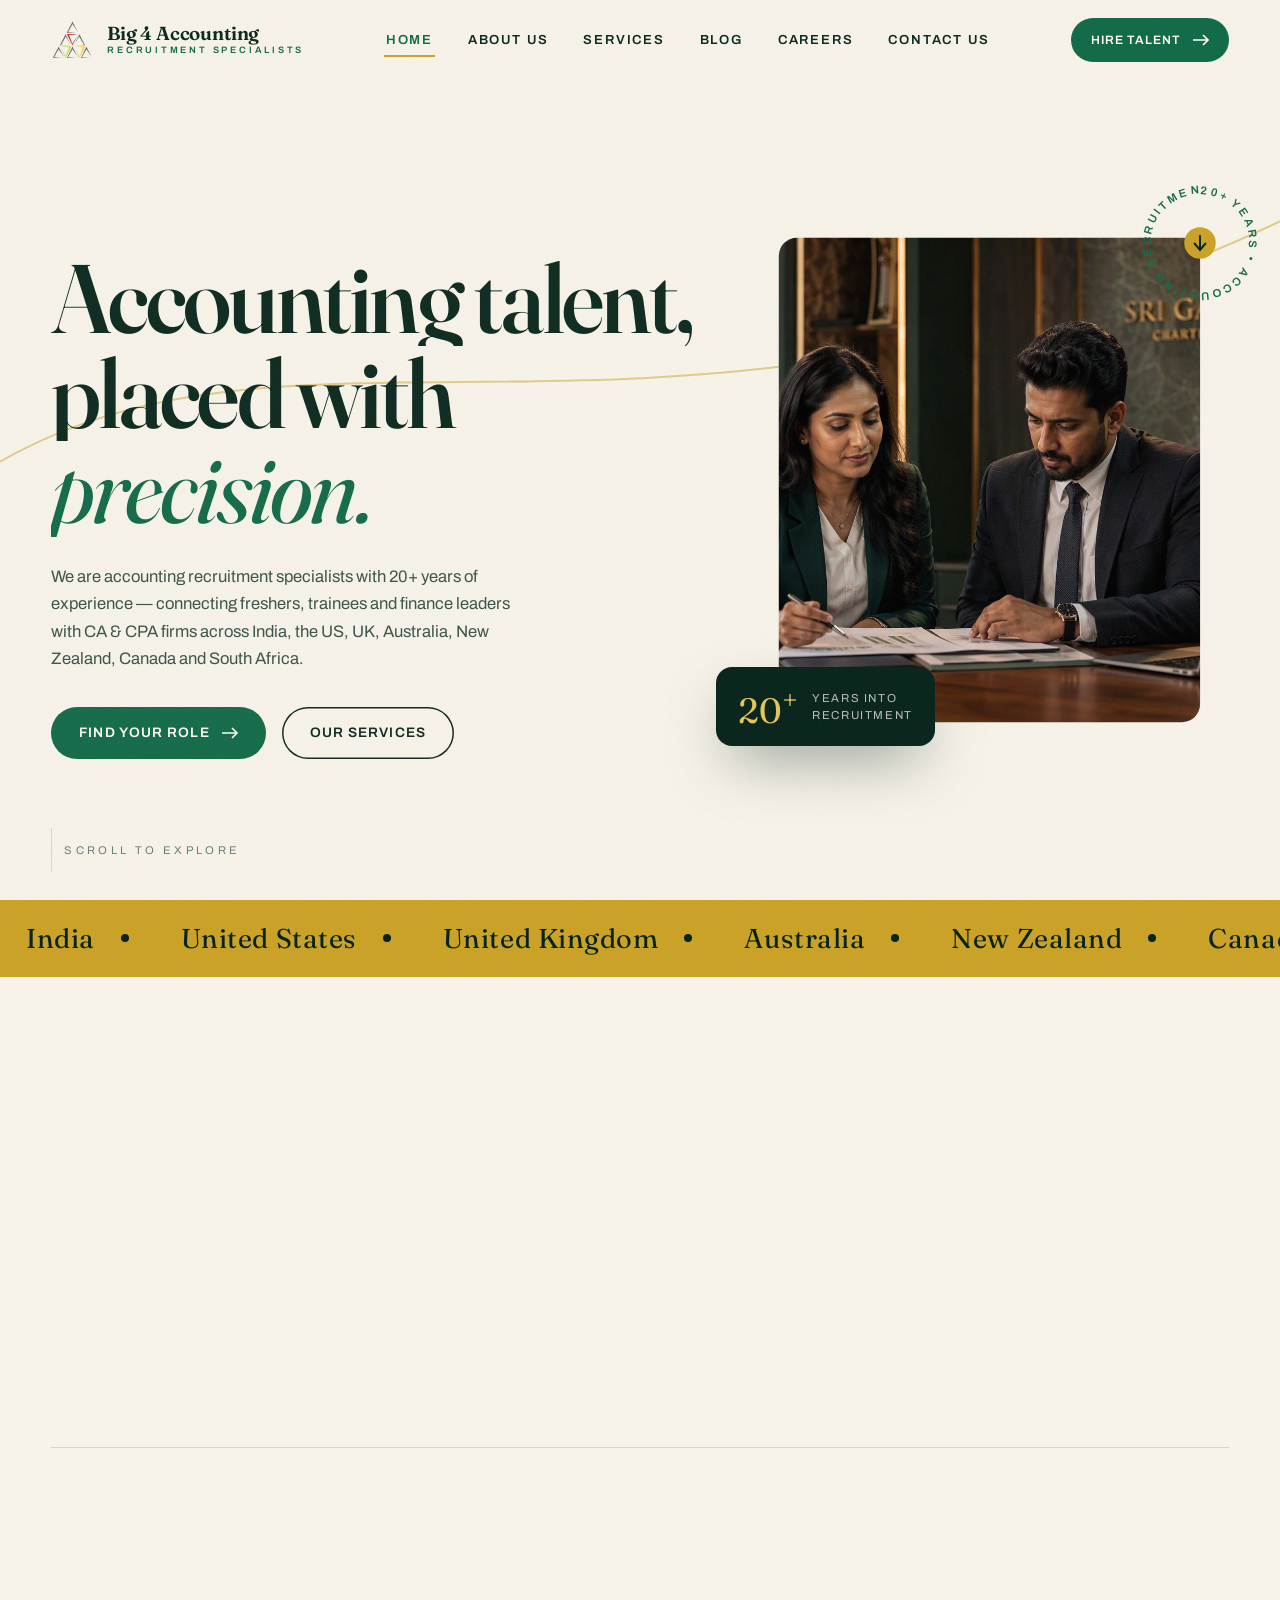
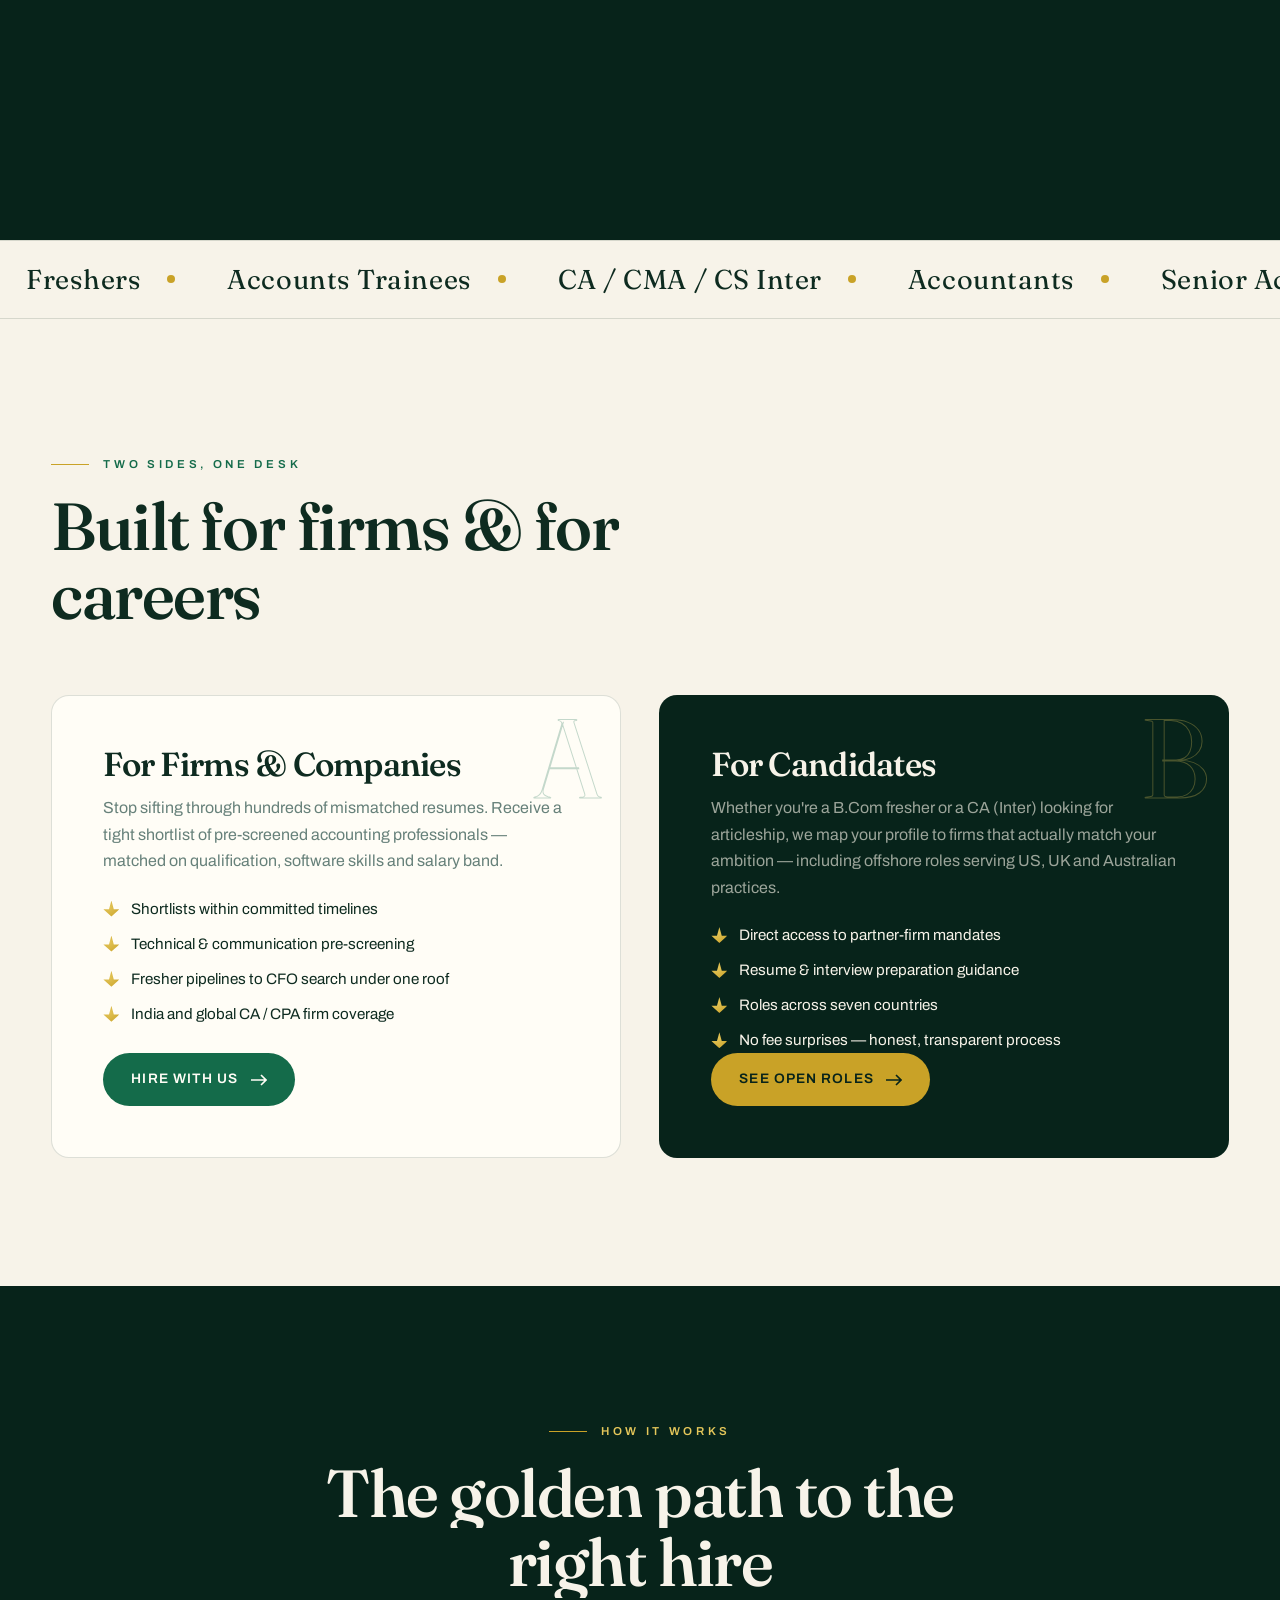
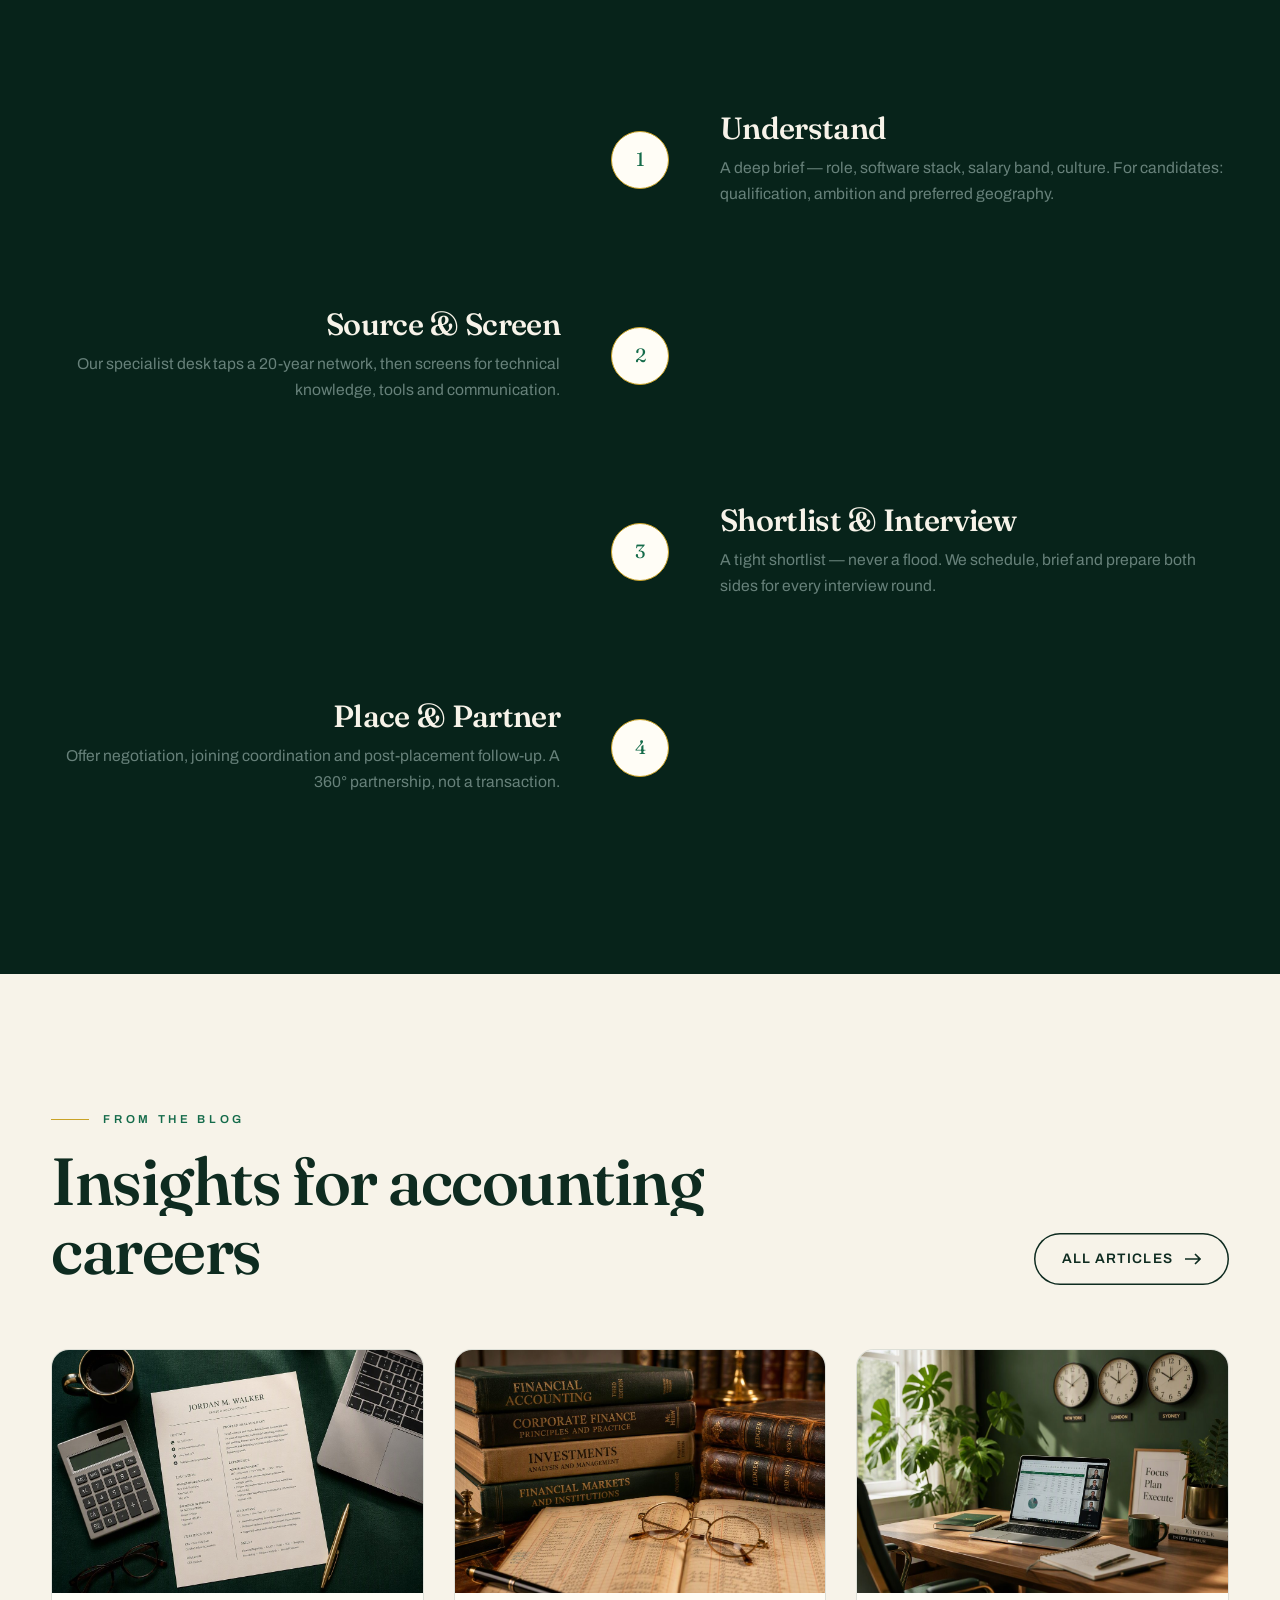
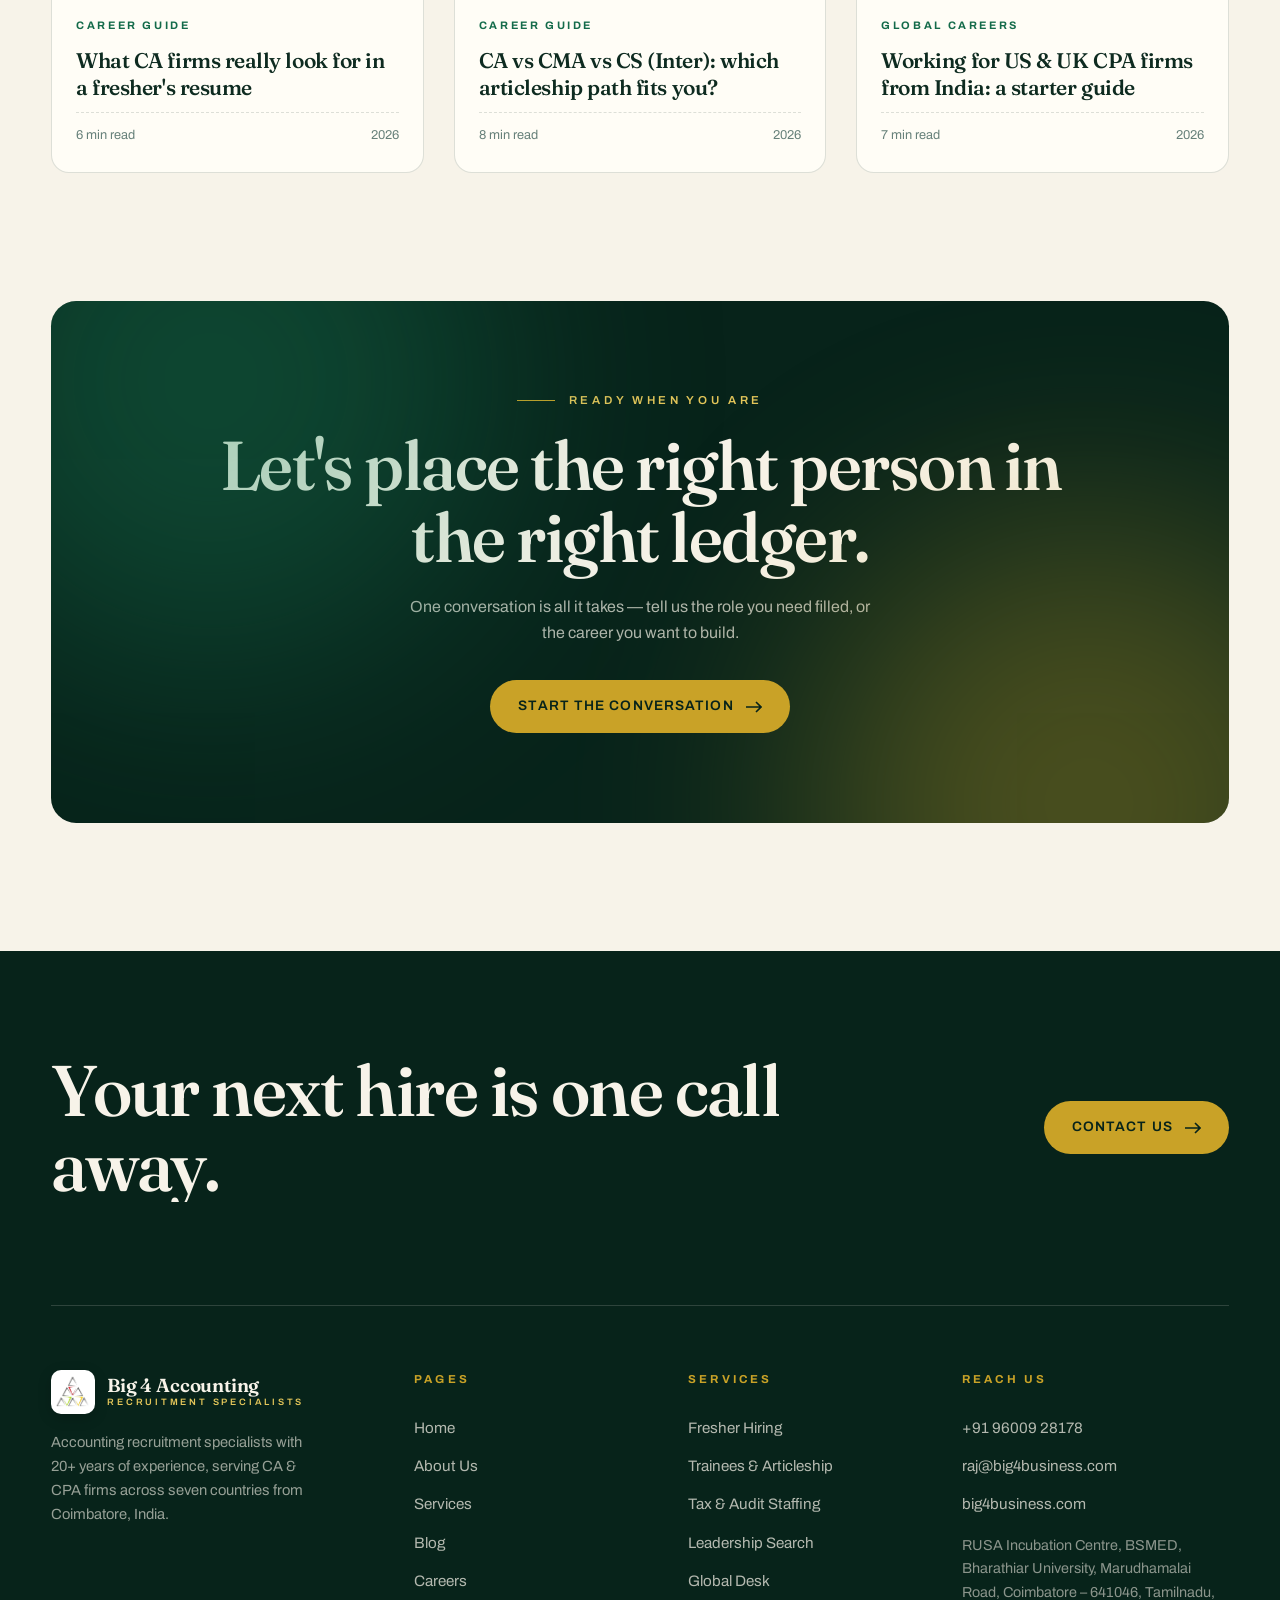
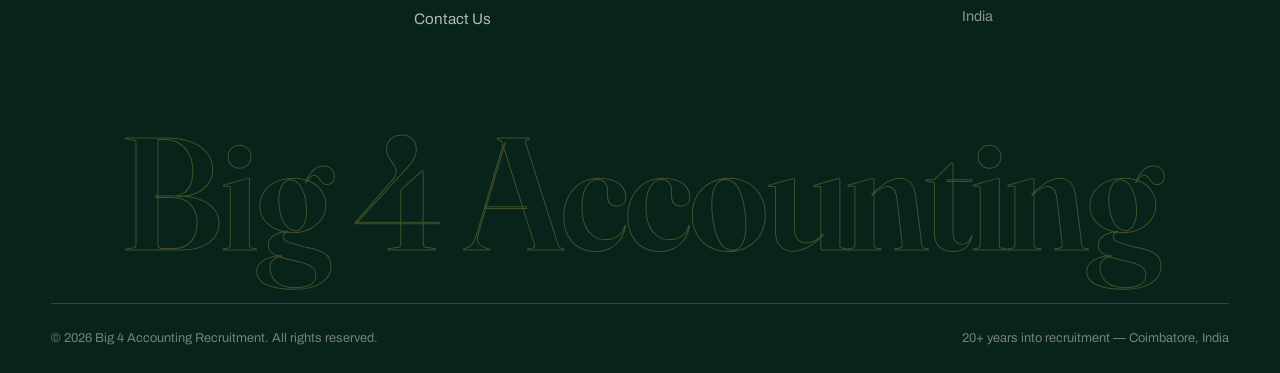
==== commit 67b6afe9: "hide pages" ====
--- a/index.html
+++ b/index.html
@@ -39,14 +39,14 @@
   </a>
   <nav class="nav" aria-label="Primary">
     <a href="index.html" class="is-active">Home</a>
-    <a href="about.html">About Us</a>
-    <a href="services.html">Services</a>
-    <a href="blog.html">Blog</a>
-    <a href="career.html">Careers</a>
-    <a href="contact.html">Contact Us</a>
+    <a href="#">About Us</a>
+    <a href="#">Services</a>
+    <a href="#">Blog</a>
+    <a href="#">Careers</a>
+    <a href="#">Contact Us</a>
   </nav>
   <div class="header__cta">
-    <a href="contact.html" class="btn btn--sm">Hire Talent
+    <a href="#" class="btn btn--sm">Hire Talent
       <svg class="arr" viewBox="0 0 16 12" fill="none" stroke="currentColor" stroke-width="1.6"><path d="M0 6h14M10 1l5 5-5 5"/></svg>
     </a>
     <button class="burger" aria-label="Open menu"><span></span><span></span><span></span></button>
@@ -56,11 +56,11 @@
 <!-- FULLSCREEN MENU -->
 <div class="menu" aria-label="Menu">
   <a href="index.html"><em>01</em><span>Home</span></a>
-  <a href="about.html"><em>02</em><span>About Us</span></a>
-  <a href="services.html"><em>03</em><span>Services</span></a>
-  <a href="blog.html"><em>04</em><span>Blog</span></a>
-  <a href="career.html"><em>05</em><span>Careers</span></a>
-  <a href="contact.html"><em>06</em><span>Contact Us</span></a>
+  <a href="#"><em>02</em><span>About Us</span></a>
+  <a href="#"><em>03</em><span>Services</span></a>
+  <a href="#"><em>04</em><span>Blog</span></a>
+  <a href="#"><em>05</em><span>Careers</span></a>
+  <a href="#"><em>06</em><span>Contact Us</span></a>
   <div class="menu__foot">
     <span>raj@big4business.com</span><span>+91 96009 28178</span><span>Coimbatore, Tamilnadu, India</span>
   </div>
@@ -82,10 +82,10 @@
       </h1>
       <p class="hero__lead">We are accounting recruitment specialists with 20+ years of experience — connecting freshers, trainees and finance leaders with CA &amp; CPA firms across India, the US, UK, Australia, New Zealand, Canada and South Africa.</p>
       <div class="hero__cta">
-        <a href="career.html" class="btn">Find Your Role
+        <a href="#" class="btn">Find Your Role
           <svg class="arr" viewBox="0 0 16 12" fill="none" stroke="currentColor" stroke-width="1.6"><path d="M0 6h14M10 1l5 5-5 5"/></svg>
         </a>
-        <a href="services.html" class="btn btn--ghost">Our Services</a>
+        <a href="#" class="btn btn--ghost">Our Services</a>
       </div>
     </div>
     <div class="hero__media" data-reveal="right">
@@ -125,7 +125,7 @@
       <div class="intro__aside">
         <p data-reveal style="text-align:justify;text-justify:inter-word">Based at the RUSA Incubation Centre, Bharathiar University, Coimbatore, we work as a 360-degree HR partner to accounting firms and finance teams. Every candidate is screened for technical depth, software fluency and professional etiquette before a profile ever reaches your desk.</p>
         <p data-reveal style="text-align:justify;text-justify:inter-word">For candidates, we open doors that job portals can't — direct mandates from partner firms hiring quietly, in India and across six other countries.</p>
-        <a href="about.html" class="btn btn--ghost" data-reveal style="margin-top:8px">Our Story
+        <a href="#" class="btn btn--ghost" data-reveal style="margin-top:8px">Our Story
           <svg class="arr" viewBox="0 0 16 12" fill="none" stroke="currentColor" stroke-width="1.6"><path d="M0 6h14M10 1l5 5-5 5"/></svg>
         </a>
       </div>
@@ -150,12 +150,12 @@
       <p class="section-note" data-reveal>Every mandate runs through a specialist desk — so a fresher's first job and a CFO search get the same rigour.</p>
     </div>
     <div class="svc-list" data-stagger>
-      <a href="services.html" class="svc-row"><span class="idx">01</span><div><div class="nm">Fresher &amp; Graduate Hiring</div><div class="ds">B.Com, M.Com &amp; MBA (Finance) campus-ready talent.</div></div><span class="go"><svg width="18" height="14" viewBox="0 0 16 12" fill="none" stroke="#f7f3e9" stroke-width="1.6"><path d="M0 6h14M10 1l5 5-5 5"/></svg></span></a>
-      <a href="services.html" class="svc-row"><span class="idx">02</span><div><div class="nm">Trainees &amp; Article Assistants</div><div class="ds">Accounts trainees, CA / CMA / CS (Inter) placements.</div></div><span class="go"><svg width="18" height="14" viewBox="0 0 16 12" fill="none" stroke="#f7f3e9" stroke-width="1.6"><path d="M0 6h14M10 1l5 5-5 5"/></svg></span></a>
-      <a href="services.html" class="svc-row"><span class="idx">03</span><div><div class="nm">Accountants &amp; Senior Accountants</div><div class="ds">Proven hires for core finance operations.</div></div><span class="go"><svg width="18" height="14" viewBox="0 0 16 12" fill="none" stroke="#f7f3e9" stroke-width="1.6"><path d="M0 6h14M10 1l5 5-5 5"/></svg></span></a>
-      <a href="services.html" class="svc-row"><span class="idx">04</span><div><div class="nm">Tax &amp; Audit Professionals</div><div class="ds">Direct tax, indirect tax, statutory and internal audit.</div></div><span class="go"><svg width="18" height="14" viewBox="0 0 16 12" fill="none" stroke="#f7f3e9" stroke-width="1.6"><path d="M0 6h14M10 1l5 5-5 5"/></svg></span></a>
-      <a href="services.html" class="svc-row"><span class="idx">05</span><div><div class="nm">Finance Managers to CFO</div><div class="ds">Confidential leadership search for finance heads.</div></div><span class="go"><svg width="18" height="14" viewBox="0 0 16 12" fill="none" stroke="#f7f3e9" stroke-width="1.6"><path d="M0 6h14M10 1l5 5-5 5"/></svg></span></a>
-      <a href="services.html" class="svc-row"><span class="idx">06</span><div><div class="nm">Global Desk</div><div class="ds">Staffing CA &amp; CPA firms across seven countries.</div></div><span class="go"><svg width="18" height="14" viewBox="0 0 16 12" fill="none" stroke="#f7f3e9" stroke-width="1.6"><path d="M0 6h14M10 1l5 5-5 5"/></svg></span></a>
+      <a href="#" class="svc-row"><span class="idx">01</span><div><div class="nm">Fresher &amp; Graduate Hiring</div><div class="ds">B.Com, M.Com &amp; MBA (Finance) campus-ready talent.</div></div><span class="go"><svg width="18" height="14" viewBox="0 0 16 12" fill="none" stroke="#f7f3e9" stroke-width="1.6"><path d="M0 6h14M10 1l5 5-5 5"/></svg></span></a>
+      <a href="#" class="svc-row"><span class="idx">02</span><div><div class="nm">Trainees &amp; Article Assistants</div><div class="ds">Accounts trainees, CA / CMA / CS (Inter) placements.</div></div><span class="go"><svg width="18" height="14" viewBox="0 0 16 12" fill="none" stroke="#f7f3e9" stroke-width="1.6"><path d="M0 6h14M10 1l5 5-5 5"/></svg></span></a>
+      <a href="#" class="svc-row"><span class="idx">03</span><div><div class="nm">Accountants &amp; Senior Accountants</div><div class="ds">Proven hires for core finance operations.</div></div><span class="go"><svg width="18" height="14" viewBox="0 0 16 12" fill="none" stroke="#f7f3e9" stroke-width="1.6"><path d="M0 6h14M10 1l5 5-5 5"/></svg></span></a>
+      <a href="#" class="svc-row"><span class="idx">04</span><div><div class="nm">Tax &amp; Audit Professionals</div><div class="ds">Direct tax, indirect tax, statutory and internal audit.</div></div><span class="go"><svg width="18" height="14" viewBox="0 0 16 12" fill="none" stroke="#f7f3e9" stroke-width="1.6"><path d="M0 6h14M10 1l5 5-5 5"/></svg></span></a>
+      <a href="#" class="svc-row"><span class="idx">05</span><div><div class="nm">Finance Managers to CFO</div><div class="ds">Confidential leadership search for finance heads.</div></div><span class="go"><svg width="18" height="14" viewBox="0 0 16 12" fill="none" stroke="#f7f3e9" stroke-width="1.6"><path d="M0 6h14M10 1l5 5-5 5"/></svg></span></a>
+      <a href="#" class="svc-row"><span class="idx">06</span><div><div class="nm">Global Desk</div><div class="ds">Staffing CA &amp; CPA firms across seven countries.</div></div><span class="go"><svg width="18" height="14" viewBox="0 0 16 12" fill="none" stroke="#f7f3e9" stroke-width="1.6"><path d="M0 6h14M10 1l5 5-5 5"/></svg></span></a>
     </div>
   </div>
 </section>
@@ -187,7 +187,7 @@
           <li>Fresher pipelines to CFO search under one roof</li>
           <li>India and global CA / CPA firm coverage</li>
         </ul>
-        <a href="contact.html" class="btn">Hire With Us
+        <a href="#" class="btn">Hire With Us
           <svg class="arr" viewBox="0 0 16 12" fill="none" stroke="currentColor" stroke-width="1.6"><path d="M0 6h14M10 1l5 5-5 5"/></svg>
         </a>
       </div>
@@ -201,7 +201,7 @@
           <li>Roles across seven countries</li>
           <li>No fee surprises — honest, transparent process</li>
         </ul>
-        <a href="career.html" class="btn btn--gold">See Open Roles
+        <a href="#" class="btn btn--gold">See Open Roles
           <svg class="arr" viewBox="0 0 16 12" fill="none" stroke="currentColor" stroke-width="1.6"><path d="M0 6h14M10 1l5 5-5 5"/></svg>
         </a>
       </div>
@@ -248,12 +248,12 @@
         <span class="eyebrow" data-reveal>From the blog</span>
         <h2 class="section-title split" style="margin-top:18px">Insights for accounting careers</h2>
       </div>
-      <a href="blog.html" class="btn btn--ghost" data-reveal>All Articles
+      <a href="#" class="btn btn--ghost" data-reveal>All Articles
         <svg class="arr" viewBox="0 0 16 12" fill="none" stroke="currentColor" stroke-width="1.6"><path d="M0 6h14M10 1l5 5-5 5"/></svg>
       </a>
     </div>
     <div class="blog-grid" data-stagger>
-      <a href="blog.html" class="post-link"><article class="post">
+      <a href="#" class="post-link"><article class="post">
         <div class="post__img"><img src="assets/blog-resume.jpg" alt="Resume, calculator and coffee on a desk"></div>
         <div class="post__body">
           <span class="post__cat">Career Guide</span>
@@ -261,7 +261,7 @@
           <div class="post__meta"><span>6 min read</span><span>2026</span></div>
         </div>
       </article></a>
-      <a href="blog.html" class="post-link"><article class="post">
+      <a href="#" class="post-link"><article class="post">
         <div class="post__img"><img src="assets/blog-career.jpg" alt="Accounting textbooks and ledger with reading glasses"></div>
         <div class="post__body">
           <span class="post__cat">Career Guide</span>
@@ -269,7 +269,7 @@
           <div class="post__meta"><span>8 min read</span><span>2026</span></div>
         </div>
       </article></a>
-      <a href="blog.html" class="post-link"><article class="post">
+      <a href="#" class="post-link"><article class="post">
         <div class="post__img"><img src="assets/blog-remote.jpg" alt="Home office with laptop and world-time clocks"></div>
         <div class="post__body">
           <span class="post__cat">Global Careers</span>
@@ -289,7 +289,7 @@
       <span class="eyebrow" style="justify-content:center;display:flex">Ready when you are</span>
       <h2 style="margin-top:20px">Let's place the right person in the right ledger.</h2>
       <p>One conversation is all it takes — tell us the role you need filled, or the career you want to build.</p>
-      <a href="contact.html" class="btn btn--gold">Start the Conversation
+      <a href="#" class="btn btn--gold">Start the Conversation
         <svg class="arr" viewBox="0 0 16 12" fill="none" stroke="currentColor" stroke-width="1.6"><path d="M0 6h14M10 1l5 5-5 5"/></svg>
       </a>
     </div>
@@ -303,7 +303,7 @@
   <div class="wrap">
     <div class="footer__cta">
       <h2 class="split">Your next hire is one call away.</h2>
-      <a href="contact.html" class="btn btn--gold">Contact Us
+      <a href="#" class="btn btn--gold">Contact Us
         <svg class="arr" viewBox="0 0 16 12" fill="none" stroke="currentColor" stroke-width="1.6"><path d="M0 6h14M10 1l5 5-5 5"/></svg>
       </a>
     </div>
@@ -317,11 +317,11 @@
       </div>
       <div>
         <h4>Pages</h4>
-        <ul><li><a href="index.html">Home</a></li><li><a href="about.html">About Us</a></li><li><a href="services.html">Services</a></li><li><a href="blog.html">Blog</a></li><li><a href="career.html">Careers</a></li><li><a href="contact.html">Contact Us</a></li></ul>
+        <ul><li><a href="index.html">Home</a></li><li><a href="#">About Us</a></li><li><a href="#">Services</a></li><li><a href="#">Blog</a></li><li><a href="#">Careers</a></li><li><a href="#">Contact Us</a></li></ul>
       </div>
       <div>
         <h4>Services</h4>
-        <ul><li><a href="services.html">Fresher Hiring</a></li><li><a href="services.html">Trainees &amp; Articleship</a></li><li><a href="services.html">Tax &amp; Audit Staffing</a></li><li><a href="services.html">Leadership Search</a></li><li><a href="services.html">Global Desk</a></li></ul>
+        <ul><li><a href="#">Fresher Hiring</a></li><li><a href="#">Trainees &amp; Articleship</a></li><li><a href="#">Tax &amp; Audit Staffing</a></li><li><a href="#">Leadership Search</a></li><li><a href="#">Global Desk</a></li></ul>
       </div>
       <div>
         <h4>Reach Us</h4>
